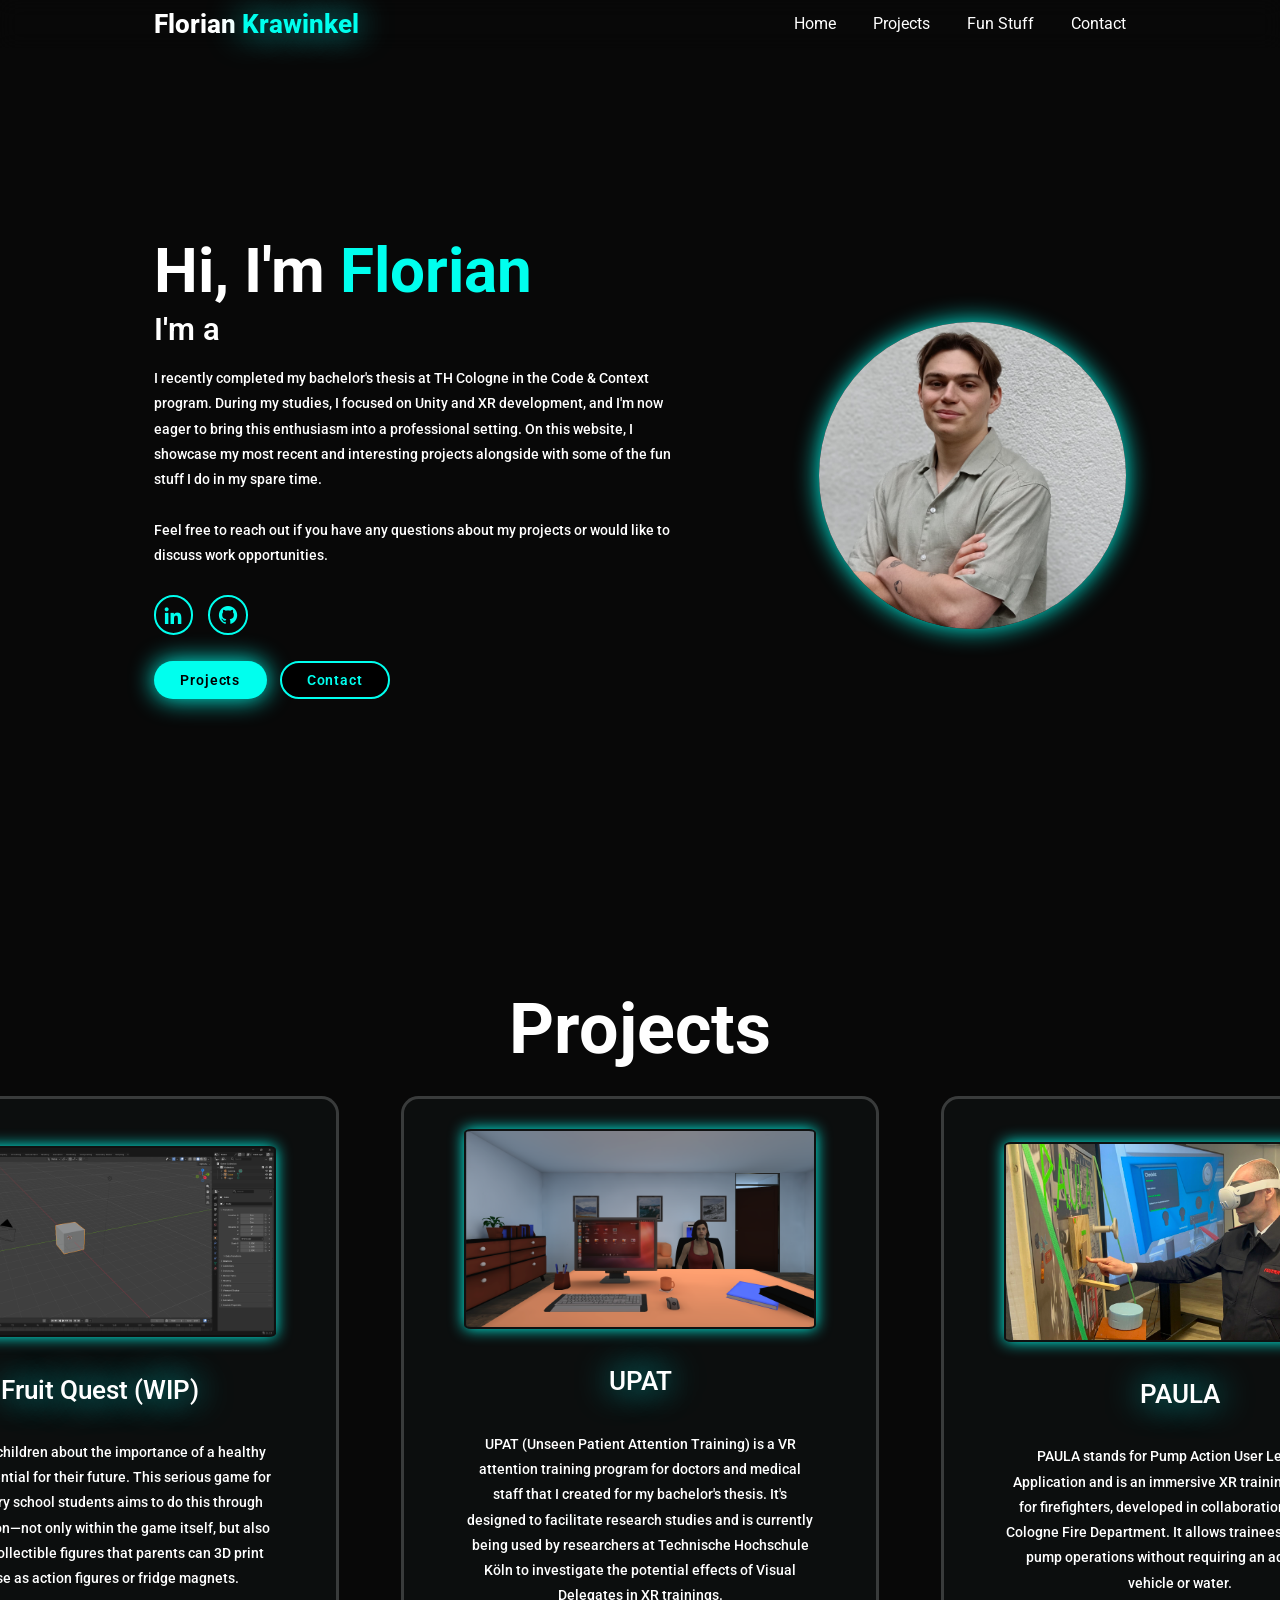
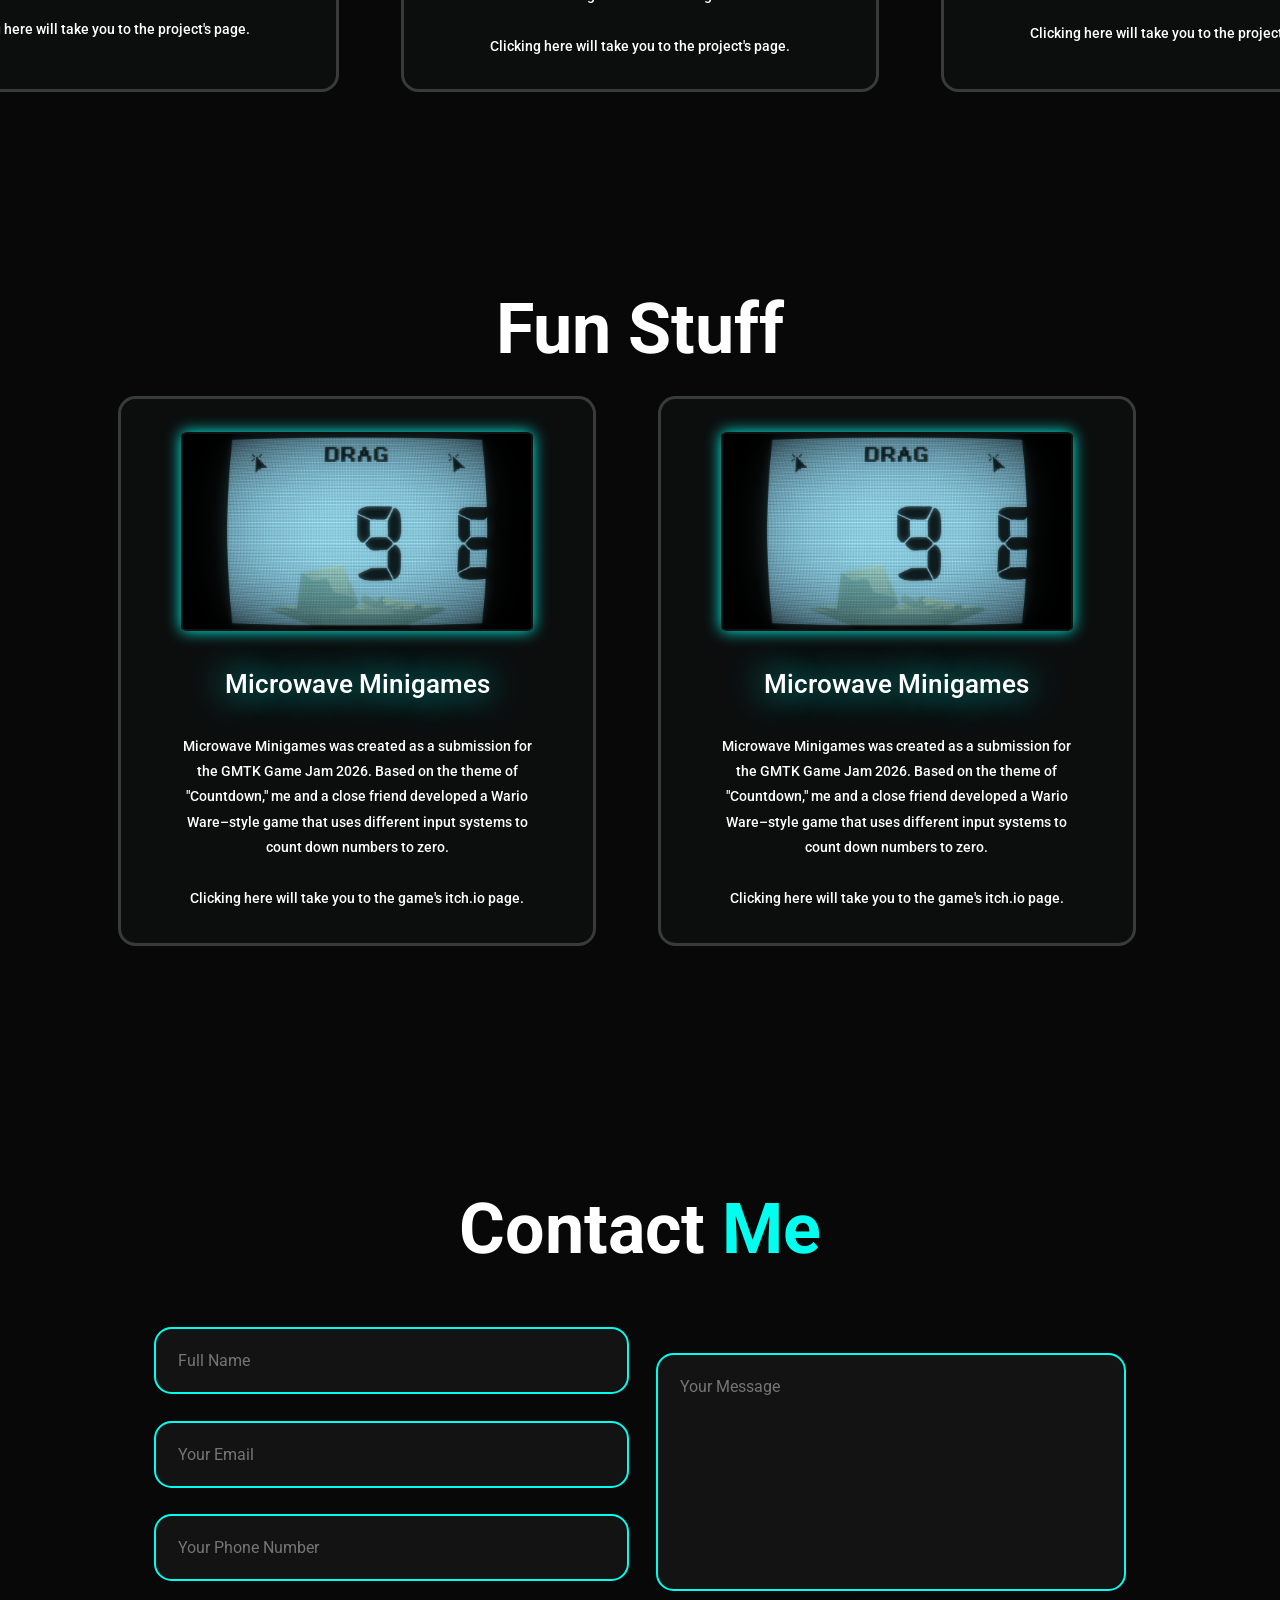
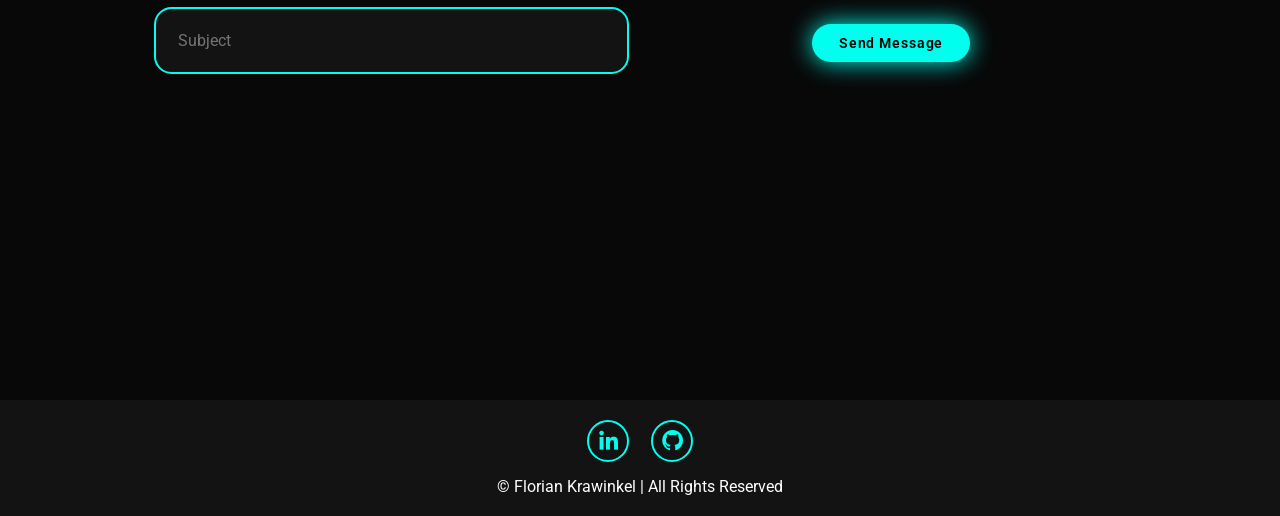
==== index.html @ 8518eb27 "Added subpages and picture for the projects" ====
<!DOCTYPE html>
<html lang="en">
<head>
    <meta charset="UTF-8">
    <title>Florian's Website Portfolio</title>
    <link href="style.css" rel="stylesheet" type="text/css">
    <link href="ProjectImages/FKLogo.png" rel="icon" type="image/png">
    <link href='https://unpkg.com/boxicons@2.1.4/css/boxicons.min.css' rel='stylesheet'>
    <link href="https://fonts.googleapis.com/css2?family=Roboto:wght@400;700&display=swap" rel="stylesheet">
</head>
<header class="header">
    <a href="#home" class="logo">
        Florian <span>Krawinkel</span>
    </a>

    <i class='bx bx-menu' id="menu-icon"></i>

    <nav class="navbar">
        <a href="#home" class="active">Home</a>
        <a href="#projects">Projects</a>
        <a href="#funstuff">Fun Stuff</a>
        <a href="#contact">Contact</a>
    </nav>
</header>
<body>
<section class="home" id="home">
    <div class="home-content">
        <h1>Hi, I'm <span>Florian</span></h1>
        <h3 class="text-animation">I'm a <span></span></h3>
        <p>
            I recently completed my bachelor's thesis at TH Cologne in the Code & Context program. 
            During my studies, I focused on Unity and XR development, and I'm now eager to bring 
            this enthusiasm into a professional setting. On this website, I showcase my most recent and interesting projects alongside with some of
            the fun stuff I do in my spare time.
            <br><br>
            Feel free to reach out if you have any questions 
            about my projects or would like to discuss work opportunities. 
        
            
        </p>

        <div class="social-icons">
            <a href="https://www.linkedin.com/in/florian-krawinkel-320952175/"><i class='bx bxl-linkedin'></i></a>
            <a href="https://github.com/floriankrawinkel"><i class='bx bxl-github'></i></a>
        </div>

        <div class="btn-group">
            <a href="#projects" class="btn">Projects</a>
            <a href="#contact" class="btn">Contact</a>
        </div>
    </div>

    <div class="home-img">
        <img src="PictureOfMe.png" alt="Picture of Me">
    </div>
</section>

<section class="projects" id="projects">
    <div class="projects-box">
        <h2 class="heading">Projects</h2>

        <div class="wrapper">
            <div class="project-item">
                <a href="fruitquest.html">
                <img src="ProjectImages/FruitQuest_1.png" alt="">
                <h2>Fruit Quest (WIP)</h2>
                <p>Teaching children about the importance of a healthy diet is essential for their future. 
                    This serious game for elementary school students aims to do this through gamification—not 
                    only within the game itself, but also through collectible figures that parents can 3D print 
                    and use as action figures or fridge magnets.
                <br><br>Clicking here will take you to the project's page.
                </p>
                </a>
            </div>

            <div class="project-item">
                <a href="upat.html">
                <img src="ProjectImages/UPAT_1.png" alt="">
                <h2>UPAT</h2>
                <p>UPAT (Unseen Patient Attention Training) is a VR attention training program 
                    for doctors and medical staff that I created for my bachelor's thesis. 
                    It's designed to facilitate research studies and is currently being used by 
                    researchers at Technische Hochschule Köln to investigate the potential effects of Visual Delegates in XR trainings.
                <br><br>Clicking here will take you to the project's page.
                </p>
                </a>
            </div>

            <div class="project-item">
                <a href="paula.html">
                <img src="ProjectImages/Paula_1.jpg" alt="">
                <h2>PAULA</h2>
                <p> PAULA stands for Pump Action User Learning Application and is an immersive XR training program for firefighters, 
                    developed in collaboration with the Cologne Fire Department. It allows trainees to practice pump operations without 
                    requiring an additional vehicle or water.
                <br><br>Clicking here will take you to the project's page.
                </p>
                </a>
            </div>
        </div>
    </div>
</section>

<section class="projects" id="funstuff">
    <div class="projects-box">
        <h2 class="heading">Fun Stuff</h2>

        <div class="wrapper">
            <div class="project-item">
                <a href="https://krabby21.itch.io/microwave-minigame">
                <img src="ProjectImages/MicrowaveMinigames_1.png" alt="">
                <h2>Microwave Minigames</h2>
                <p>Microwave Minigames was created as a submission for the GMTK Game Jam 2026. 
                    Based on the theme of "Countdown," me and a close friend developed a Wario Ware–style game 
                    that uses different input systems to count down numbers to zero. <br> <br>Clicking here will take you to the game's itch.io page.</p>
                </a>
            </div>
            <div class="project-item">
                <a href="https://krabby21.itch.io/microwave-minigame">
                <img src="ProjectImages/MicrowaveMinigames_1.png" alt="">
                <h2>Microwave Minigames</h2>
                <p>Microwave Minigames was created as a submission for the GMTK Game Jam 2026. 
                    Based on the theme of "Countdown," me and a close friend developed a Wario Ware–style game 
                    that uses different input systems to count down numbers to zero. <br> <br>Clicking here will take you to the game's itch.io page.</p>
                </a>
            </div>
        </div>
    </div>
</section>

<section class="contact" id="contact">
    <h2 class="heading">Contact <span> Me </span></h2>

    <form action="">
        <div class="input-group">
            <div class="input-box">
                <input type="text" placeholder="Full Name">
                <input type="email" placeholder="Your Email">
            </div>
            <div class="input-box">
                <input type="number" placeholder="Your Phone Number">
                <input type="text" placeholder="Subject">
            </div>
        </div>

        <div class="input-group-2">
            <textarea name="" id="" cols="30" rows="10" placeholder="Your Message"></textarea>
            <input type="submit" value="Send Message" class="btn">
        </div>
    </form>
</section>
<footer class="footer">
    <div class="social">
        <a href="https://www.linkedin.com/in/florian-krawinkel-320952175/"><i class='bx bxl-linkedin'></i></a>
        <a href="https://github.com/floriankrawinkel"><i class='bx bxl-github'></i></a>
    </div>
    <p class="copyright">
        © Florian Krawinkel | All Rights Reserved
    </p>
</footer>
<script src="main.js"></script>
</body>
</html>
---- style.css ----
*{
    margin: 0;
    padding: 0;
    box-sizing: border-box;
    text-decoration: none;
    border: none;
    outline: none;
    scroll-behavior: smooth;
    font-family: "Roboto", sans-serif;
}
:root{
    --bg-color: #080808;
    --second-bg-color: #131313;
    --text-color: white;
    --main-color: #00ffee;
}
html{
    font-size: 60%;
    overflow-x: hidden;
}
body{
    background-color: var(--bg-color);
    color: var(--text-color);
}
.header{
    position: fixed;
    top: 0;
    left: 0;
    width: 100%;
    padding: 1rem 12% 1rem;
    background-color: rgba(var(--bg-color), 0.1);
    backdrop-filter: blur(10px);
    display: flex;
    justify-content: space-between;
    align-items: center;
    z-index: 1;
}
.logo{
    font-size: 3rem;
    color: var(--text-color);
    font-weight: 800;
    cursor: pointer;
    transition: .3s ease;
}
.logo:hover{
    transform: scale(1.1);
}
.logo span{
    text-shadow: 0 0 35px var(--main-color);
}
.navbar a{
    font-size: 1.8rem;
    color: var(--text-color);
    margin-left: 4rem;
    font-weight: 00;
    transition: .3s ease;
    border-bottom: 3px solid transparent;
}
.navbar a:hover,
.navbar a.active{
    color: var(--main-color);
    text-shadow: 0 0 50px var(--main-color);
}
#menu-icon{
    font-size: 3.6rem;
    color: var(--main-color);
    display: none;
}
section{
    min-height: 100vh;
    padding: 10rem 12% 10rem;
}
.home{
    display: flex;
    align-items: center;
    justify-content: center;
    gap: 15rem;
}
.home-content{
    display: flex;
    flex-direction: column;
    align-items: baseline;
    text-align: left;
    justify-content: center;
    margin-top: 3rem;
}
    
span{
    color: var(--main-color);
}
.logo span{
    color: var(--main-color);
}
.home-content h3{
    margin-bottom: 2rem;
    margin-top: 1rem;
    font-size: 3.5rem;
}
.home-content h1{
    font-size: 7rem;
    font-weight: 700;
    margin-top: 1.5rem;
    line-height: 1;
}
.home-img{
    border-radius: 50%;
}
.home-img img{
    position: relative;
    top: 3rem;
    width: 24vw;
    border-radius: 50%;
    box-shadow: 0 0 25px var(--main-color);
    cursor: pointer;
    transition: .4s ease-in-out;
}
.home-img img:hover{
    box-shadow: 0 0 25px var(--main-color), 0 0 50px var(--main-color), 0 0 100px var(--main-color);
}
.home-content p{
    font-size: 1.6rem;
    font-weight: 500;
    line-height: 1.8;
    max-width: 1000px;
}
.social-icons a{
    display: inline-flex;
    justify-content: center;
    align-items: center;
    width: 4.5rem;
    height: 4.5rem;
    background: transparent;
    border: 2px solid var(--main-color);
    font-size: 2.5rem;
    border-radius: 50%;
    color: var(--main-color);
    margin: 3rem 1.5rem 3rem 0;
    transition: .3s ease-in-out;
}
.social-icons a:hover{
    color: var(--text-color);
    transform: scale(1.3) translateY(-5px);
    box-shadow: 0 0 25px var(--main-color);
    background-color: var(--main-color);
}
.btn{
    display: inline-block;
    padding: 1rem 2.8rem;
    background: var(--main-color);
    box-shadow: 0 0 25px var(--main-color);
    border-radius: 4rem;
    font-size: 1.6rem;
    color: black;
    border: 2px solid transparent;
    letter-spacing: 0.1rem;
    font-weight: 600;
    transition: .3s ease-in-out;
    cursor: pointer;
}
.btn:hover{
    transform: scale(1.05);
    box-shadow: 0 0 50px var(--main-color);
}
.btn-group{
    display: flex;
    align-items: center;
    gap: 1.5rem;
}
.btn-group a:nth-of-type(2){
    background-color: black;
    color: var(--main-color);
    border: 2px solid var(--main-color);
    box-shadow: 0 0 25px transparent;
}
.btn-group a:nth-of-type(2):hover{
    box-shadow: 0 0 25px var(--main-color);
    background-color: var(--main-color);
    color: black;
}
.text-animation{
    font-size: 34px;
    font-weight: 600;
    min-width: 280px;
}
.text-animation span{
    position: relative;
}
.text-animation span::before{
    content: "Web Developer";
    color: var(--main-color);
    animation: words 20s infinite;
}
.text-animation span::after{
    content: "";
    background-color: var(--bg-color);
    position: absolute;
    width: calc(100% + 8px);
    height: 105%;
    border-left: 3px solid var(--bg-color);
    right: -8px;
    animation: cursor 0.6s infinite, typing 20s steps(14) infinite;
}
@keyframes cursor{
    to{
        border-left: 2px solid var(--main-color);
    }
}
@keyframes words{
    0%, 20%{
        content: "XR-Developer";
    }
    21%, 40%{
        content: "C# Programmer";
    }
    41%, 60%{
        content: "Unity-Developer";
    }
    61%, 80%{
        content: "VR-Specalist";
    }
    81%, 100%{
        content: "Game Designer";
    }
}

@keyframes typing{
    10%, 15%, 30%, 35%, 50%, 55%, 70%, 75%, 90%, 95% {
        width: 0;
    }
    5%, 20%, 25%, 40%, 45%, 60%, 65%, 80%, 85% {
        width: calc(100% + 8px);
    }
}
.heading{
    font-size: 8rem;
    text-align: center;
    margin: 0rem 0;
}
.projects{
    background-color: var(--bg-color);
}
.projects-box{
    background-size: cover;
    display: flex;
    align-items: center;
    justify-content: center;
    flex-direction: column;
}
.projects .heading{
    margin-bottom: 3rem;
}
.projects-box img{
    width: 40rem;
    height: auto;
    border-radius: 2%;
    border: 2px solid rgba(238, 238, 238, 0.01);
    box-shadow: 0 0 15px var(--main-color);
}
.projects .wrapper{
    display: grid;
    grid-template-columns: repeat(3,1fr);
    gap: 3rem;
}
.project-item{
    max-height: 700px;
    min-height: 550px;
    max-width: 500px;
    background: rgba(51, 75, 72, 0.1);
    border: 3px solid rgba(238, 238, 238, 0.2);
    border-radius: 2rem;
    margin: 0 2rem;
    padding: 30px 60px;
    cursor: pointer;
    display: flex;
    flex-direction: column;
    justify-content: center;
    text-align: center;
    gap: 1.5rem;
    color: white;
    transition: .4s ease-in-out;
}
.project-item:hover{
    border: 3px solid rgba(238, 238, 238, 0.5);
    transform: translate(-10px)scale(1.03);
    box-shadow: 0 0 50px var(--main-color);
}
.project-item h2{
    font-size: 3rem;
    font-weight: 550;
    margin-bottom: 4rem;
    margin-top: 4rem;
    text-shadow: 0 0 35px var(--main-color)
}
.project-item p{
    font-size: 1.6rem;
    line-height: 1.8;
    font-weight: 500;
}
.project-item a{
    display: block;    
    color: inherit;
    text-decoration: none; 
}
.project-item a:hover{    
    color: inherit;
}
.contact{
    background-color: var(--bg-color);
}
.contact h2{
    margin-bottom: 3rem;
    color: white;
}
.contact form{
    display: flex;
    align-items: center;
    justify-content: center;
    gap: 3rem;
    margin: 5rem auto;
    text-align: center;
}
.contact form .input-box{
    display: flex;
    justify-content: center;
    flex-wrap: wrap;
}
.contact form .input-box input, .contact form textarea{
    width: 100%;
    padding: 2.5rem;
    font-size: 1.8rem;
    color: var(--text-color);
    background: var(--second-bg-color);
    border-radius: 2rem;
    border: 2px solid var(--main-color);
    margin: 1.5rem 0;
    resize: none;
}
.contact form .btn{
    margin-top: 2rem;
}
.footer{
    position: relative;
    bottom: 0;
    width: 100%;
    height: auto;
    padding: 20px 0;
    background-color: var(--second-bg-color);
}
.footer .social{
    text-align: center;
    padding-bottom: 15px;
    color: var(--main-color);
}
.footer .social a{
    font-size: 25px;
    color: var(--main-color);
    border: 2px solid var(--main-color);
    width: 42px;
    height: 42px;
    line-height: 42px;
    display: inline-block;
    text-align: center;
    border-radius: 50%;
    margin: 0 10px;
    transition: .3s ease-in-out;
}
.footer .social a:hover{
    transform: scale(1.2) translateY(-10px);
    background-color: var(--main-color);
    color: black;
    box-shadow: 0 0 25px var(--main-color);
}
.footer .copyright{
    text-align: center;
    font-size: 16px;
    color: white;
}

@media (max-width: 1285px){
    html{
        font-size: 55%;
    }
}

@media (max-width: 991px){
    header{
        padding: 2rem 3%;
    }
    section{
        padding: 10rem 3% 2rem;
    }
    .projects .wrapper{
        grid-template-columns: repeat(1,1fr);
    }
    .contact form{
        flex-direction: column;
    }
    .footer{
        padding: 2rem 3%;
    }
}

@media(max-width:895px){
    #menu-icon{
        display: block;
    }
    .navbar{
        position: absolute;
        top: 100%;
        right: 0;
        width: 50%;
        padding: 1rem 3%;
        background: rgba(0,0,0,0.8);
        backdrop-filter: blur(20px);
        border-bottom-left-radius: 2rem;
        border-left: 2px solid var(--main-color);
        border-bottom: 2px solid var(--main-color);
        display: none;
    }
    .navbar .active{
        display: block;
    }
    .navbar a{
        display: block;
        font-size: 2rem;
        margin: 3rem 0;
        color: white;
    }
    .home{
        flex-direction: column-reverse;
        margin:  5rem 4rem;
    }
    .home-content h3{
        font-size: 2.6rem;
    }
    .home-content h1{
        font-size: 8rem;
        margin-top: 3rem;
    }
    .home-content p{
        max-width: 600px;
        margin: 0 auto;
    }
    .home-img img{
        width: 56vw;
    }
}
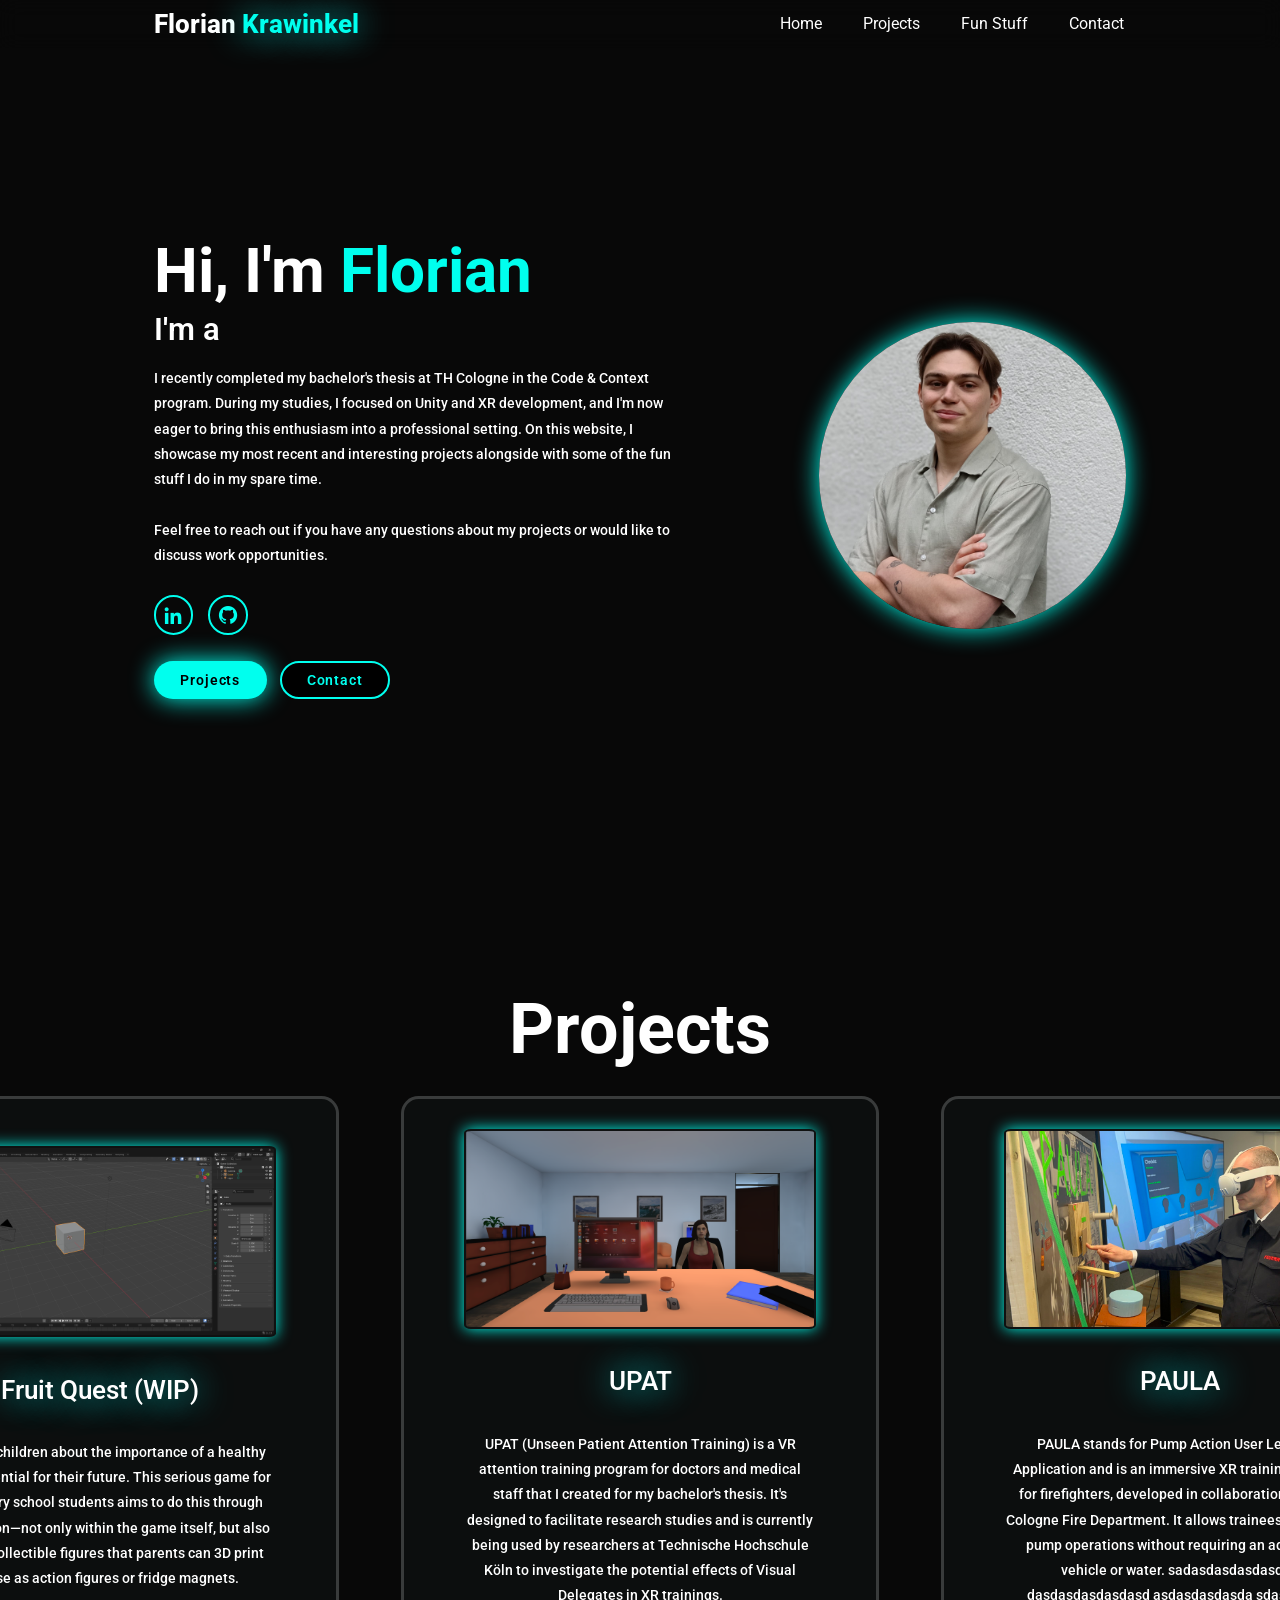
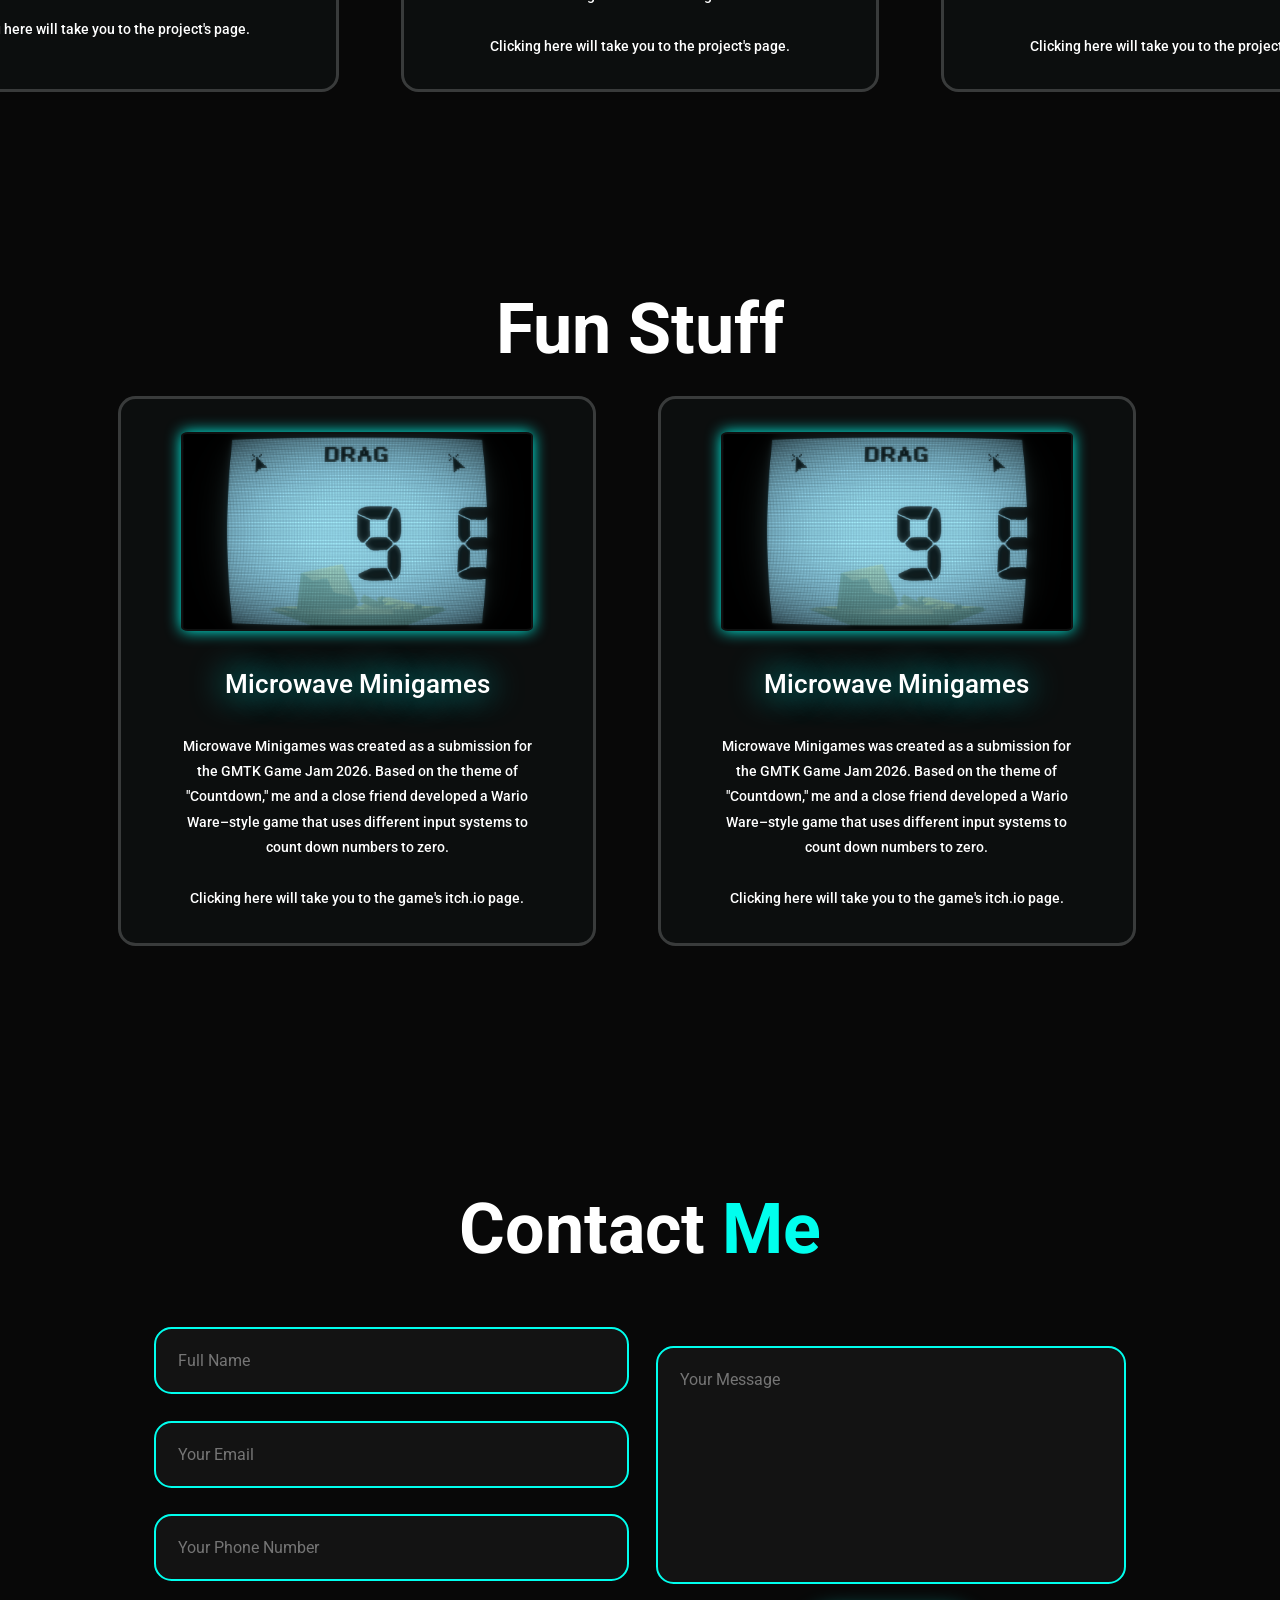
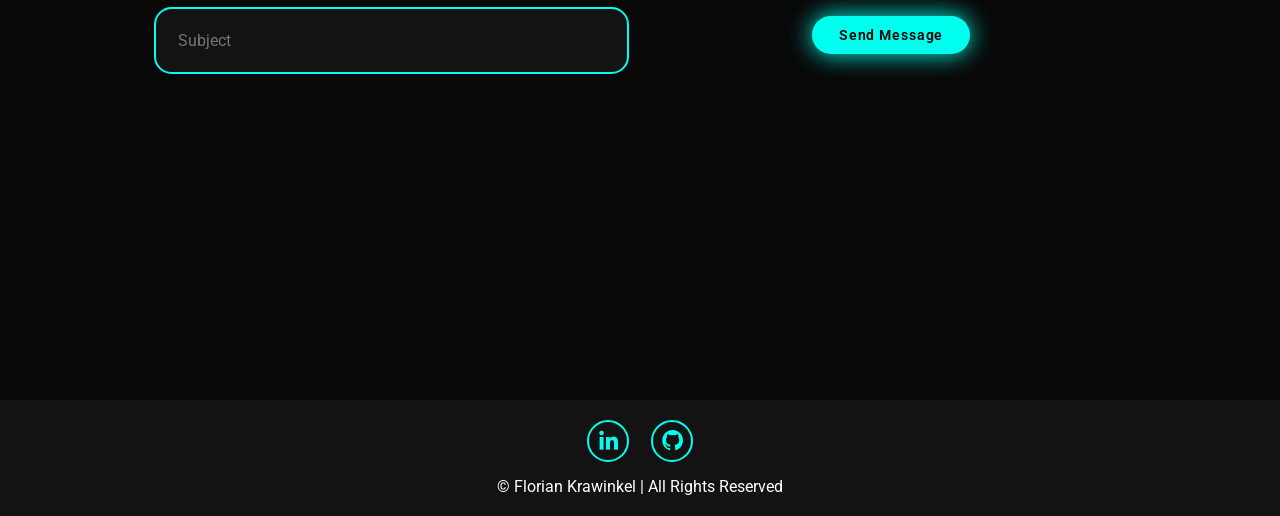
==== commit 52c27f32: "added a working contact form" ====
--- a/index.html
+++ b/index.html
@@ -92,7 +92,7 @@
                 <h2>PAULA</h2>
                 <p> PAULA stands for Pump Action User Learning Application and is an immersive XR training program for firefighters, 
                     developed in collaboration with the Cologne Fire Department. It allows trainees to practice pump operations without 
-                    requiring an additional vehicle or water.
+                    requiring an additional vehicle or water. sadasdasdasdasdas dasdasdasdasdasd asdasdasdasda sdasdasdda
                 <br><br>Clicking here will take you to the project's page.
                 </p>
                 </a>
@@ -129,26 +129,66 @@
 </section>
 
 <section class="contact" id="contact">
-    <h2 class="heading">Contact <span> Me </span></h2>
-
-    <form action="">
+    <h2 class="heading">Contact <span>Me</span></h2>
+
+    <form
+        id="contact-form"
+        action="https://formspree.io/f/xyezqgon"
+        method="POST"
+    >
         <div class="input-group">
             <div class="input-box">
-                <input type="text" placeholder="Full Name">
-                <input type="email" placeholder="Your Email">
-            </div>
+                <input
+                    type="text"
+                    name="name"
+                    placeholder="Full Name"
+                    required
+                >
+
+                <input
+                    type="email"
+                    name="email"
+                    placeholder="Your Email"
+                    required
+                >
+            </div>
+
             <div class="input-box">
-                <input type="number" placeholder="Your Phone Number">
-                <input type="text" placeholder="Subject">
+                <input
+                    type="tel"
+                    name="phone"
+                    placeholder="Your Phone Number"
+                >
+
+                <input
+                    type="text"
+                    name="subject"
+                    placeholder="Subject"
+                    required
+                >
             </div>
         </div>
 
         <div class="input-group-2">
-            <textarea name="" id="" cols="30" rows="10" placeholder="Your Message"></textarea>
-            <input type="submit" value="Send Message" class="btn">
+            <textarea
+                name="message"
+                cols="30"
+                rows="10"
+                placeholder="Your Message"
+                required
+            ></textarea>
+
+            <input
+                type="submit"
+                value="Send Message"
+                class="btn"
+            >
+
+            <p id="form-status"></p>
         </div>
     </form>
 </section>
+
 <footer class="footer">
     <div class="social">
         <a href="https://www.linkedin.com/in/florian-krawinkel-320952175/"><i class='bx bxl-linkedin'></i></a>
--- a/style.css
+++ b/style.css
@@ -53,6 +53,7 @@
     color: var(--text-color);
     margin-left: 4rem;
     font-weight: 00;
+    border: 2px solid transparent;
     transition: .3s ease;
     border-bottom: 3px solid transparent;
 }
@@ -338,6 +339,11 @@
 .contact form .btn{
     margin-top: 2rem;
 }
+#form-status {
+    margin-top: 15px;
+    font-size: 1.6rem;
+}
+
 .footer{
     position: relative;
     bottom: 0;
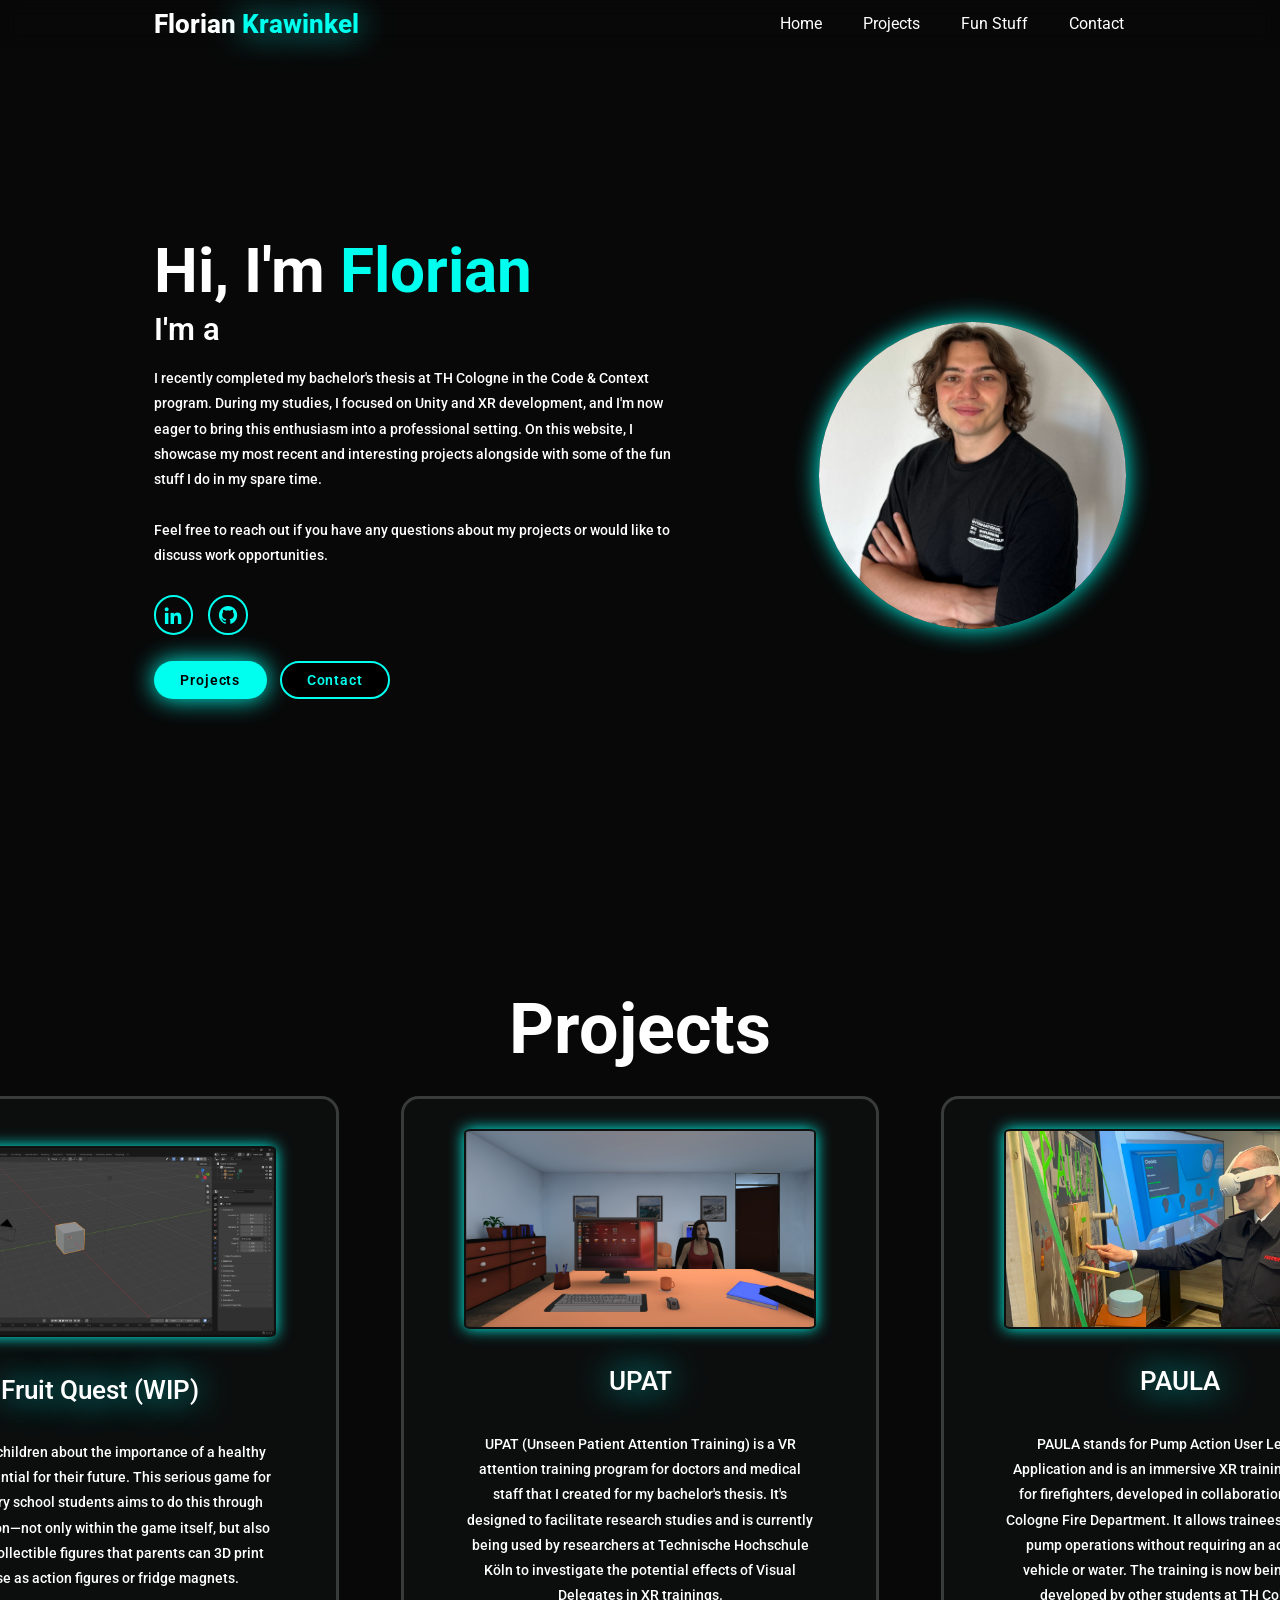
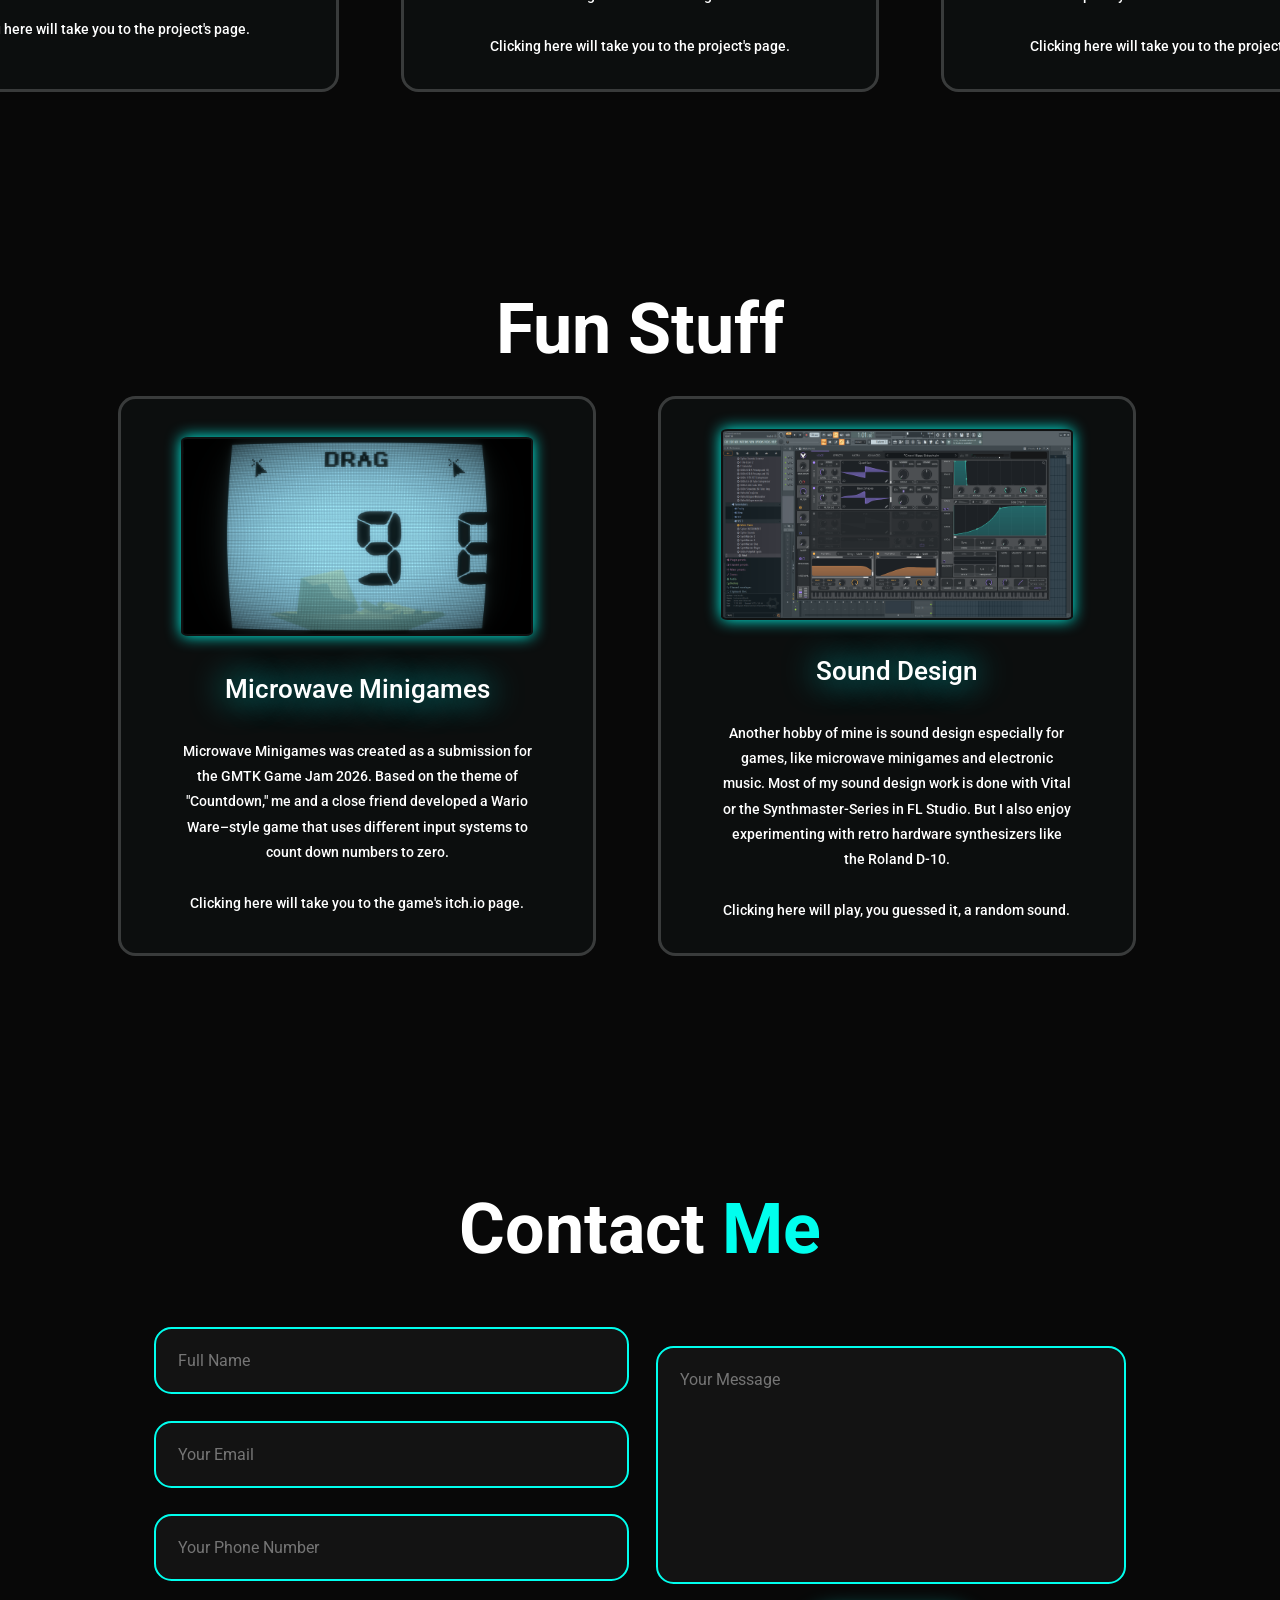
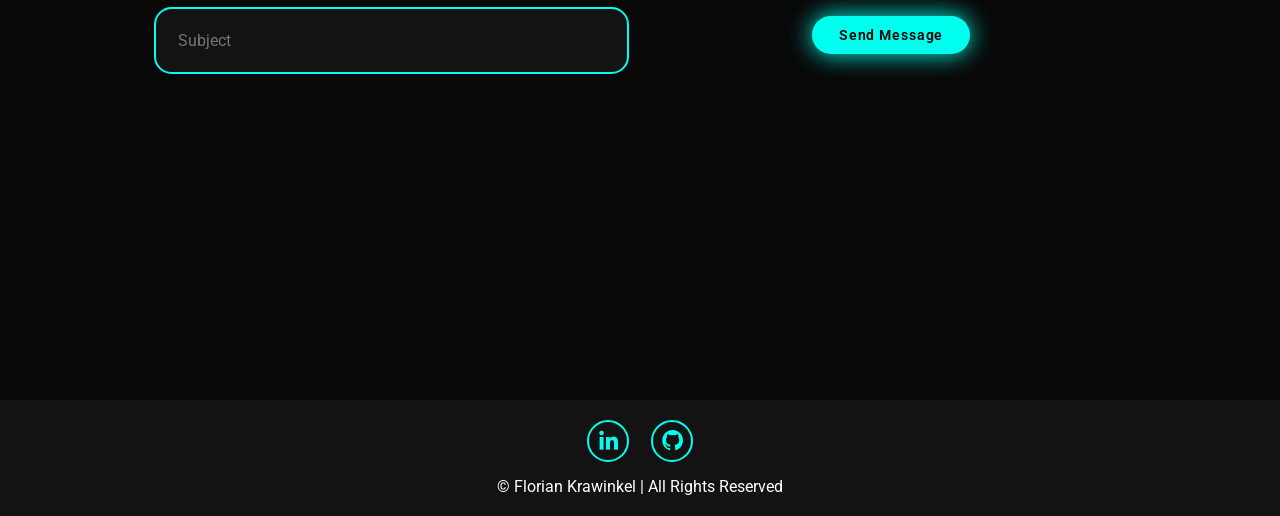
==== commit 0404eee5: "Added more sounds and images" ====
--- a/index.html
+++ b/index.html
@@ -7,6 +7,7 @@
     <link href="ProjectImages/FKLogo.png" rel="icon" type="image/png">
     <link href='https://unpkg.com/boxicons@2.1.4/css/boxicons.min.css' rel='stylesheet'>
     <link href="https://fonts.googleapis.com/css2?family=Roboto:wght@400;700&display=swap" rel="stylesheet">
+    <script defer src="https://cloud.umami.is/script.js" data-website-id="917663fc-8a3b-41f3-8b11-d8d0f57069a5"></script>
 </head>
 <header class="header">
     <a href="#home" class="logo">
@@ -35,8 +36,6 @@
             <br><br>
             Feel free to reach out if you have any questions 
             about my projects or would like to discuss work opportunities. 
-        
-            
         </p>
 
         <div class="social-icons">
@@ -51,7 +50,7 @@
     </div>
 
     <div class="home-img">
-        <img src="PictureOfMe.png" alt="Picture of Me">
+        <img src="PictureOfMe.jpg" alt="Picture of Me">
     </div>
 </section>
 
@@ -92,7 +91,7 @@
                 <h2>PAULA</h2>
                 <p> PAULA stands for Pump Action User Learning Application and is an immersive XR training program for firefighters, 
                     developed in collaboration with the Cologne Fire Department. It allows trainees to practice pump operations without 
-                    requiring an additional vehicle or water. sadasdasdasdasdas dasdasdasdasdasd asdasdasdasda sdasdasdda
+                    requiring an additional vehicle or water. The training is now being further developed by other students at TH Cologne.
                 <br><br>Clicking here will take you to the project's page.
                 </p>
                 </a>
@@ -116,13 +115,13 @@
                 </a>
             </div>
             <div class="project-item">
-                <a href="https://krabby21.itch.io/microwave-minigame">
-                <img src="ProjectImages/MicrowaveMinigames_1.png" alt="">
-                <h2>Microwave Minigames</h2>
-                <p>Microwave Minigames was created as a submission for the GMTK Game Jam 2026. 
-                    Based on the theme of "Countdown," me and a close friend developed a Wario Ware–style game 
-                    that uses different input systems to count down numbers to zero. <br> <br>Clicking here will take you to the game's itch.io page.</p>
-                </a>
+                <button onclick="playRandomSound()">
+                <img src="ProjectImages/SoundDesign_1.png" alt="">
+                <h2>Sound Design</h2>
+                <p>Another hobby of mine is sound design especially for games, like microwave minigames and electronic music. Most of my sound design work
+                    is done with Vital or the Synthmaster-Series in FL Studio. But I also enjoy experimenting with retro hardware synthesizers like the Roland D-10.
+                    <br> <br>Clicking here will play, you guessed it, a random sound.</p>
+                </button>
             </div>
         </div>
     </div>
--- a/style.css
+++ b/style.css
@@ -285,6 +285,24 @@
     transform: translate(-10px)scale(1.03);
     box-shadow: 0 0 50px var(--main-color);
 }
+.project-item button {
+  width: 100%;
+  height: 100%;
+    background: none;
+  color: inherit;
+  border: none;
+  padding: 0;
+  margin: 0;
+  cursor: pointer;
+  display: flex;
+  flex-direction: column;
+  align-items: center;
+  justify-content: center;
+}
+
+.project-item button:focus {
+  outline: none;
+}
 .project-item h2{
     font-size: 3rem;
     font-weight: 550;
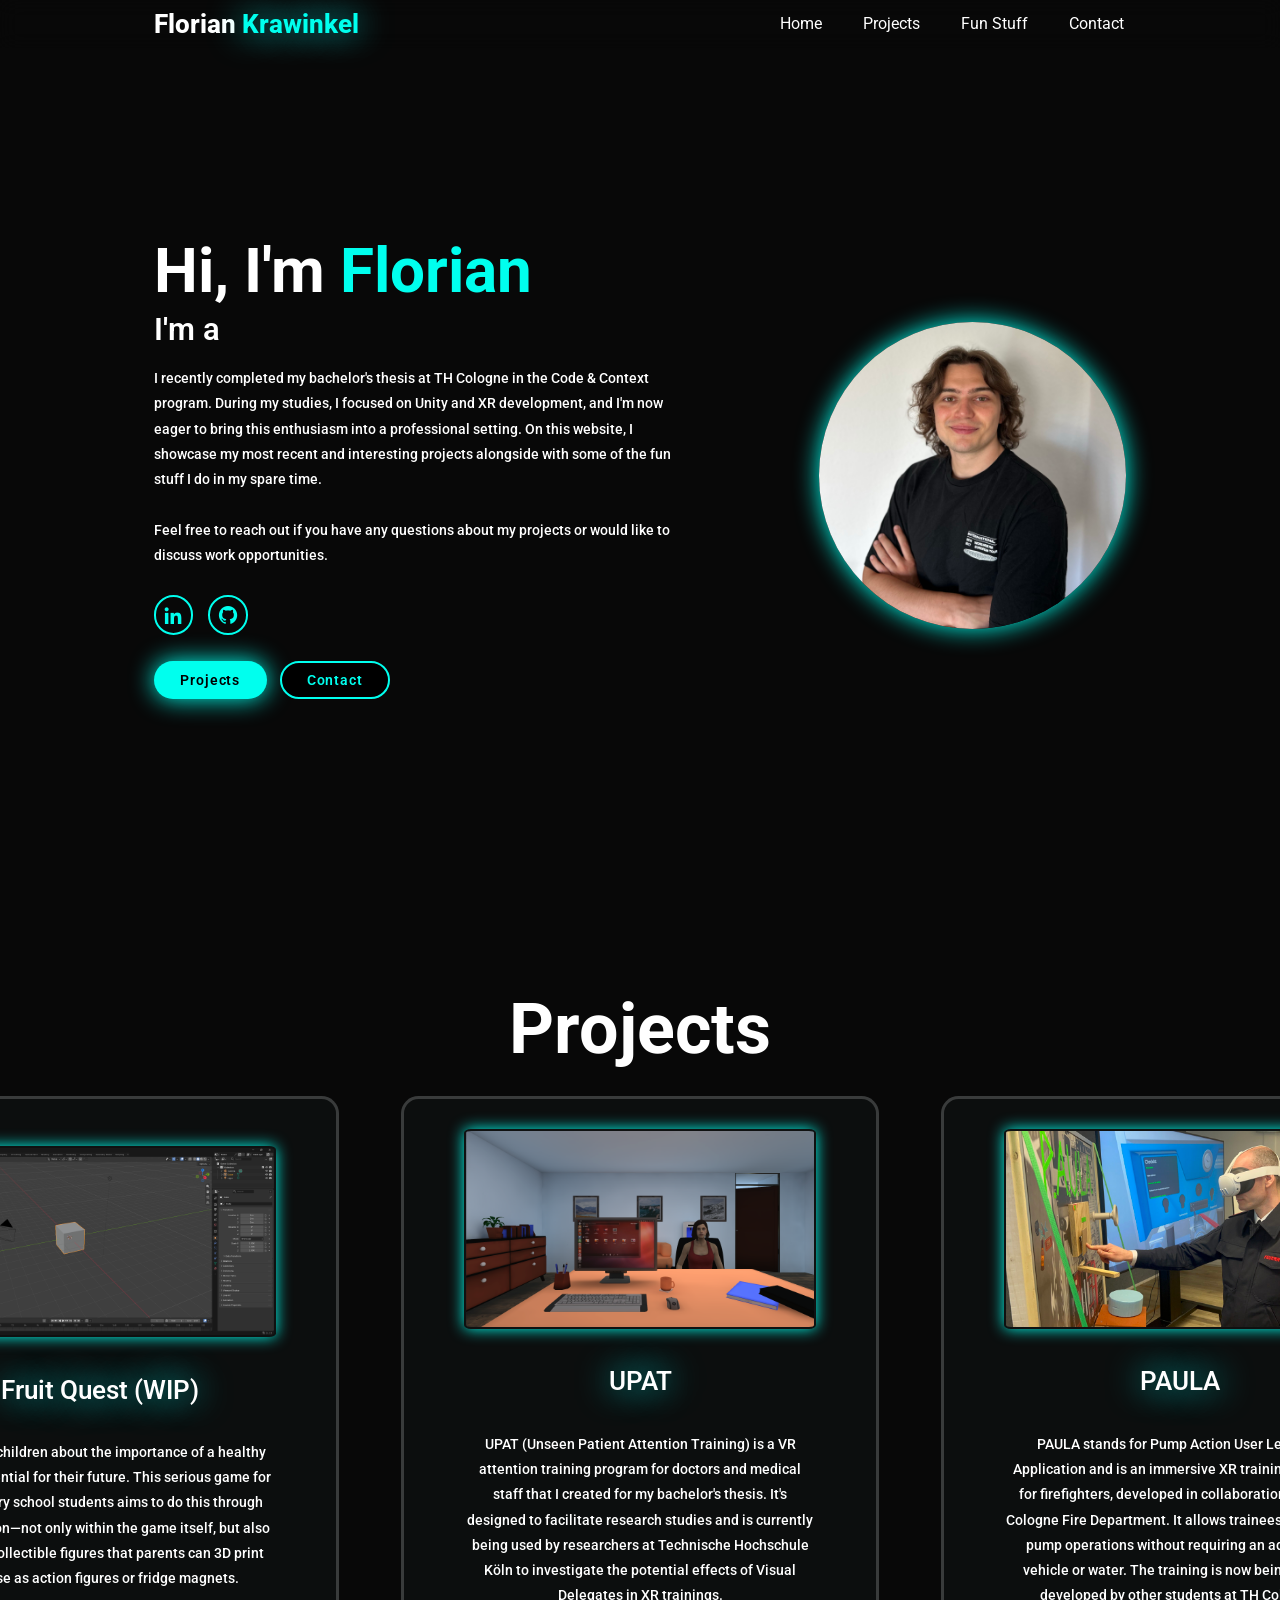
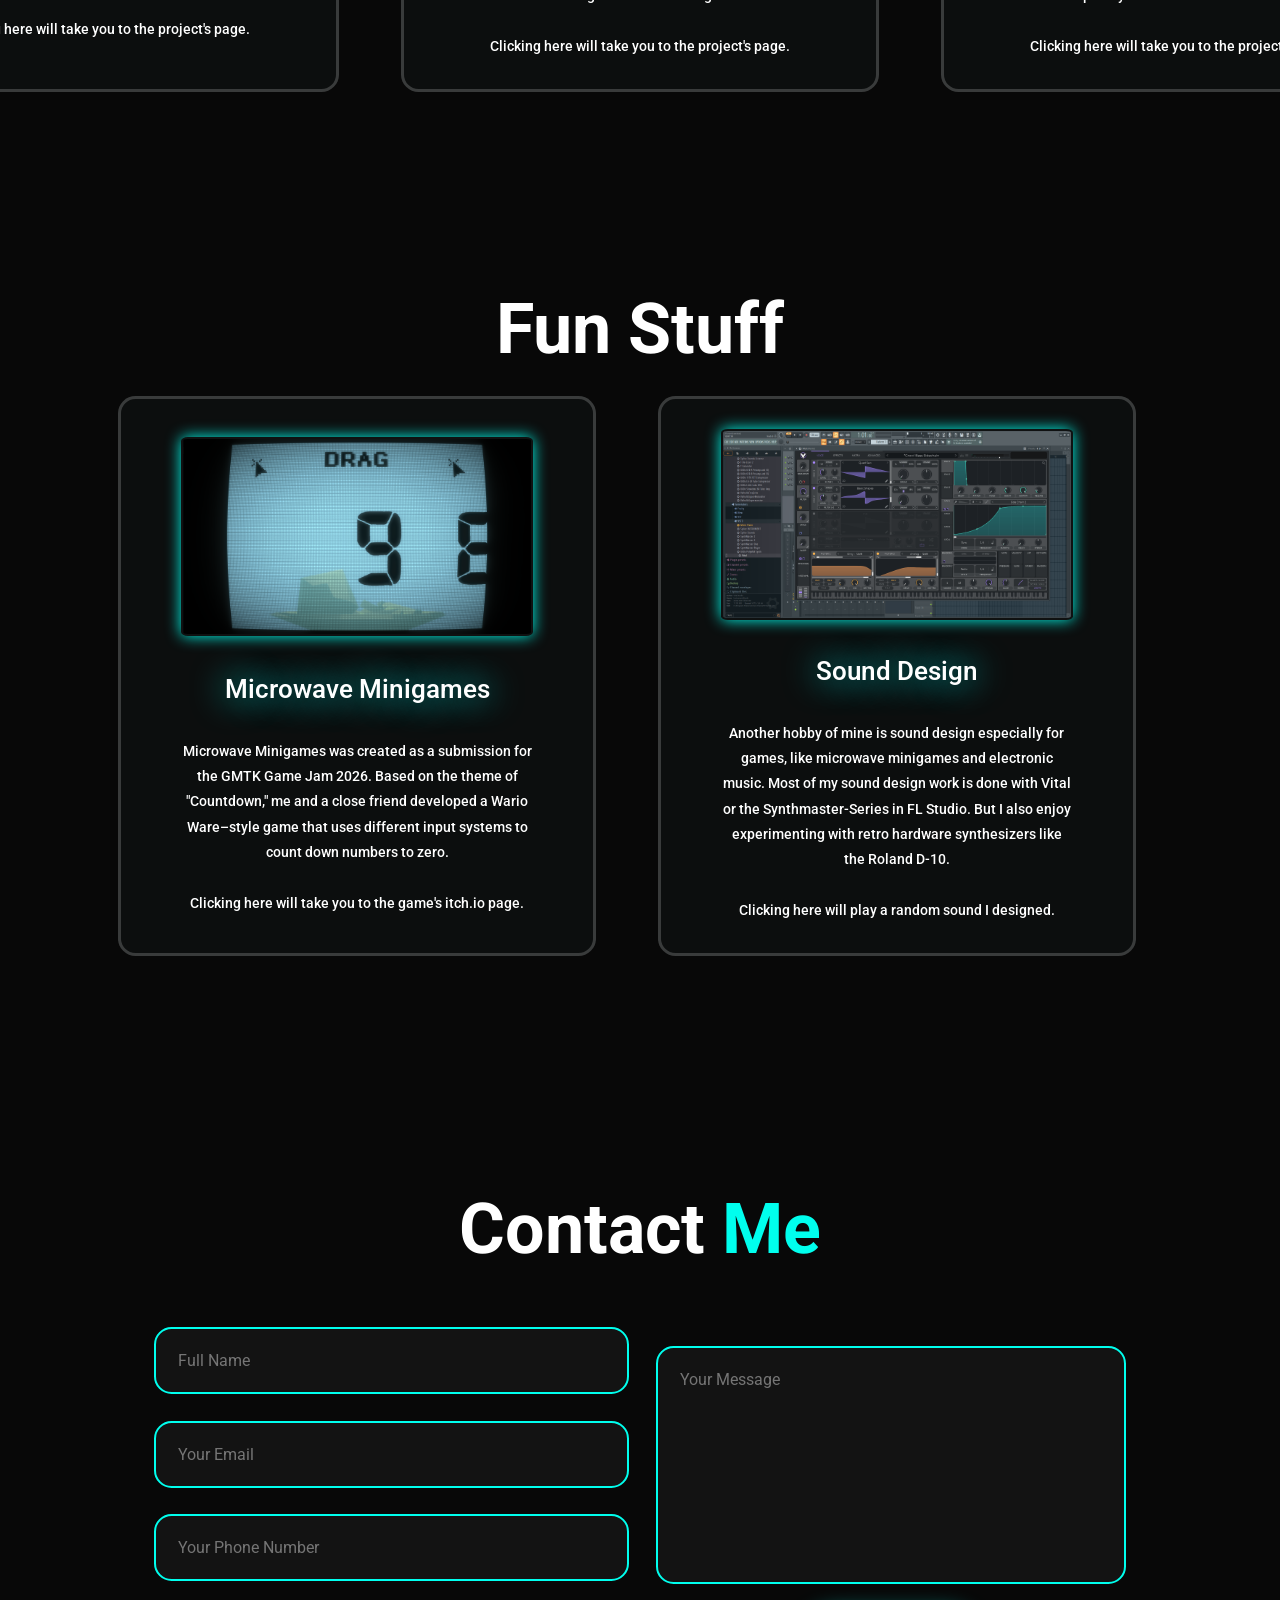
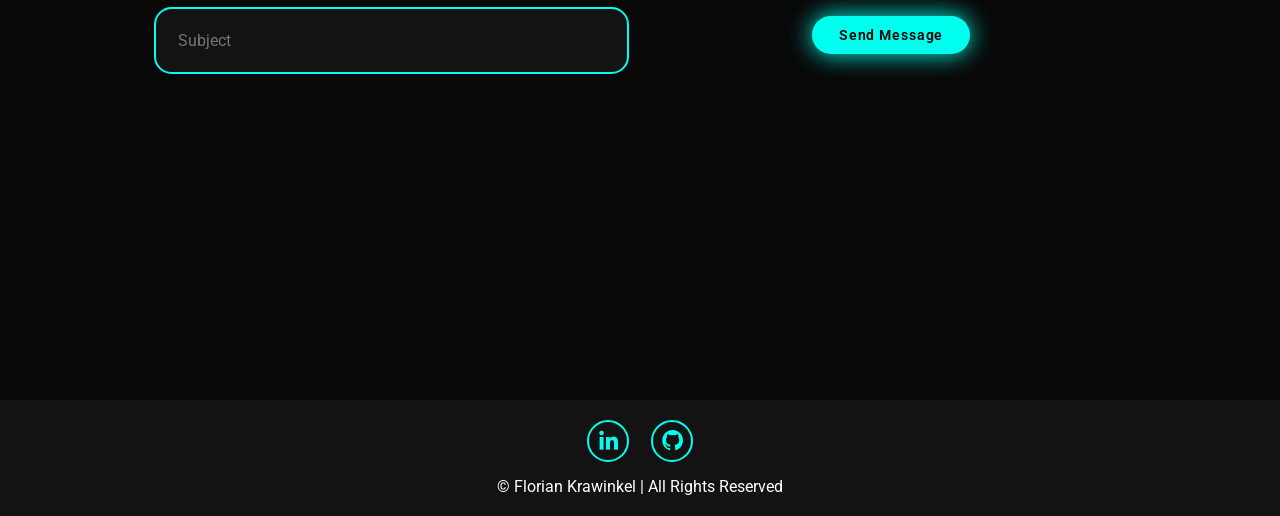
==== commit c0d44c28: "Deleted some pictures and added sounds" ====
--- a/index.html
+++ b/index.html
@@ -120,7 +120,7 @@
                 <h2>Sound Design</h2>
                 <p>Another hobby of mine is sound design especially for games, like microwave minigames and electronic music. Most of my sound design work
                     is done with Vital or the Synthmaster-Series in FL Studio. But I also enjoy experimenting with retro hardware synthesizers like the Roland D-10.
-                    <br> <br>Clicking here will play, you guessed it, a random sound.</p>
+                    <br> <br>Clicking here will play a random sound I designed.</p>
                 </button>
             </div>
         </div>
--- a/style.css
+++ b/style.css
@@ -288,7 +288,7 @@
 .project-item button {
   width: 100%;
   height: 100%;
-    background: none;
+  background: none;
   color: inherit;
   border: none;
   padding: 0;
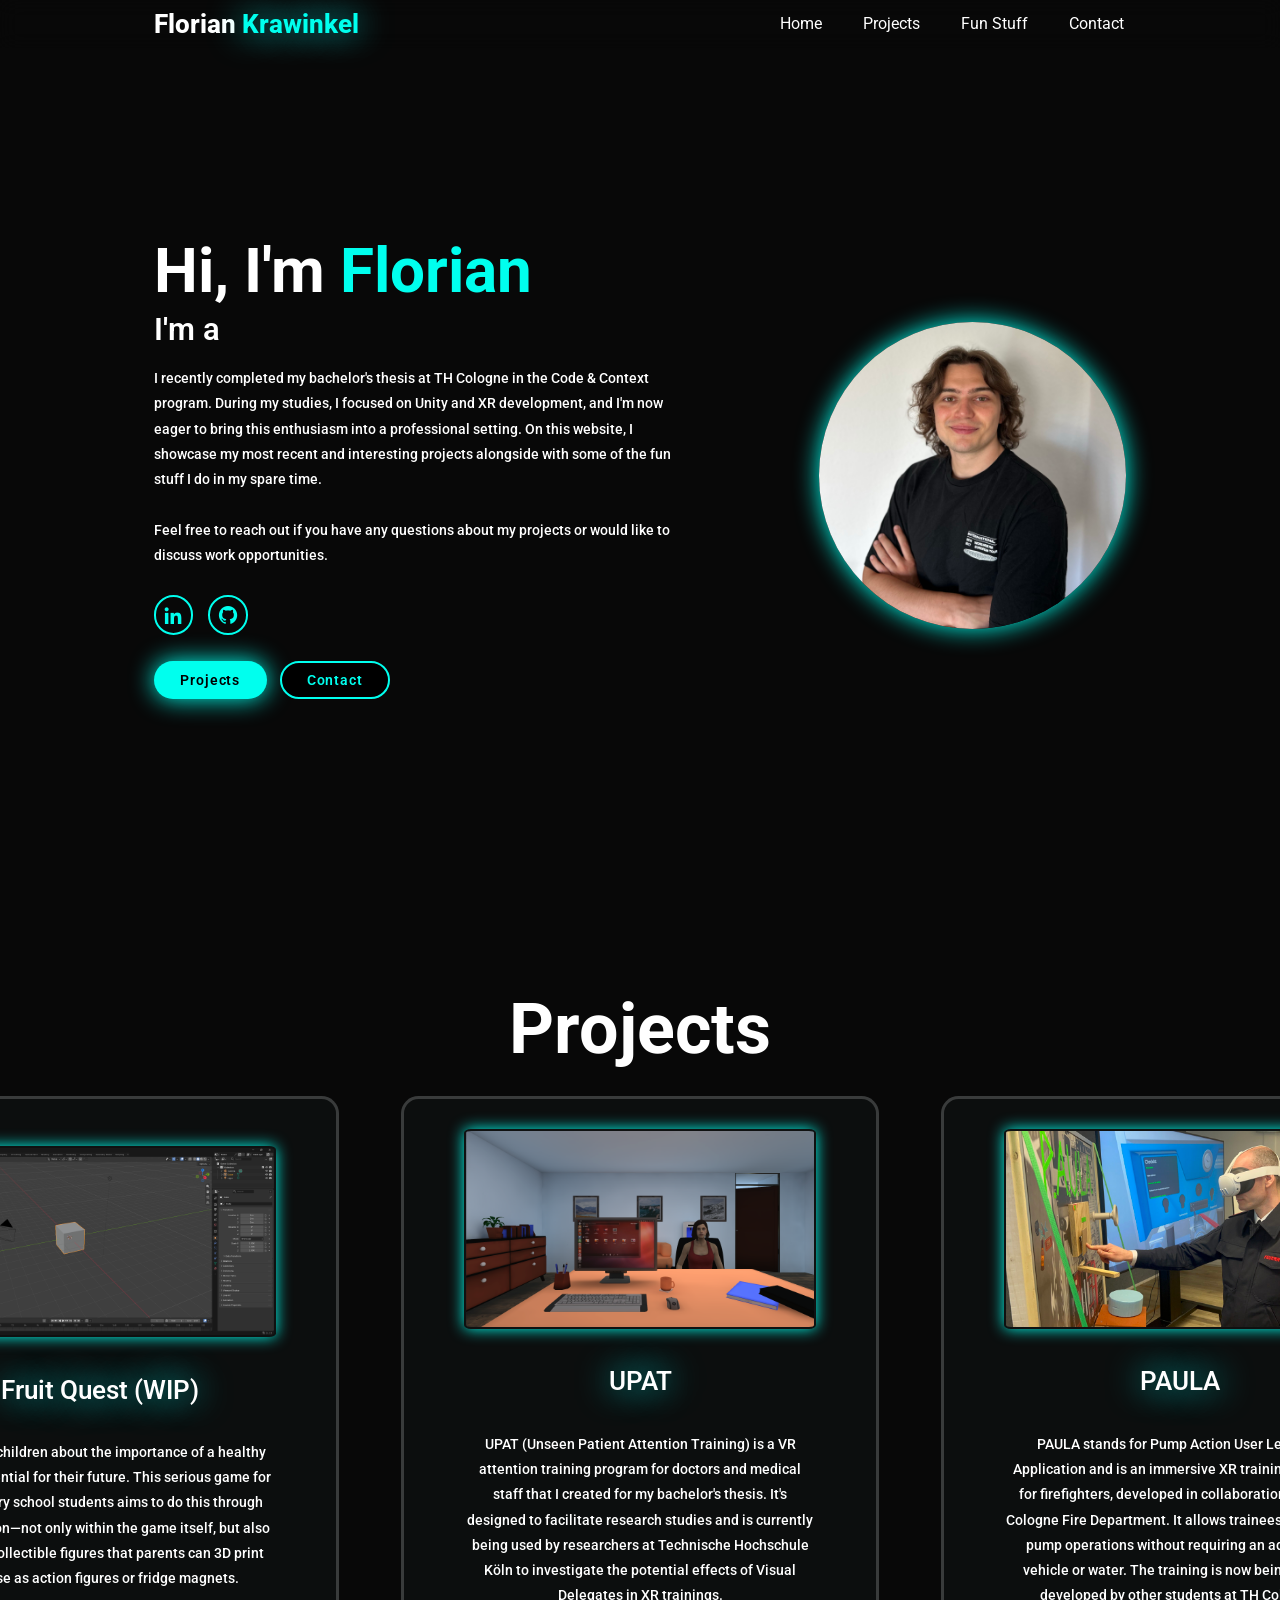
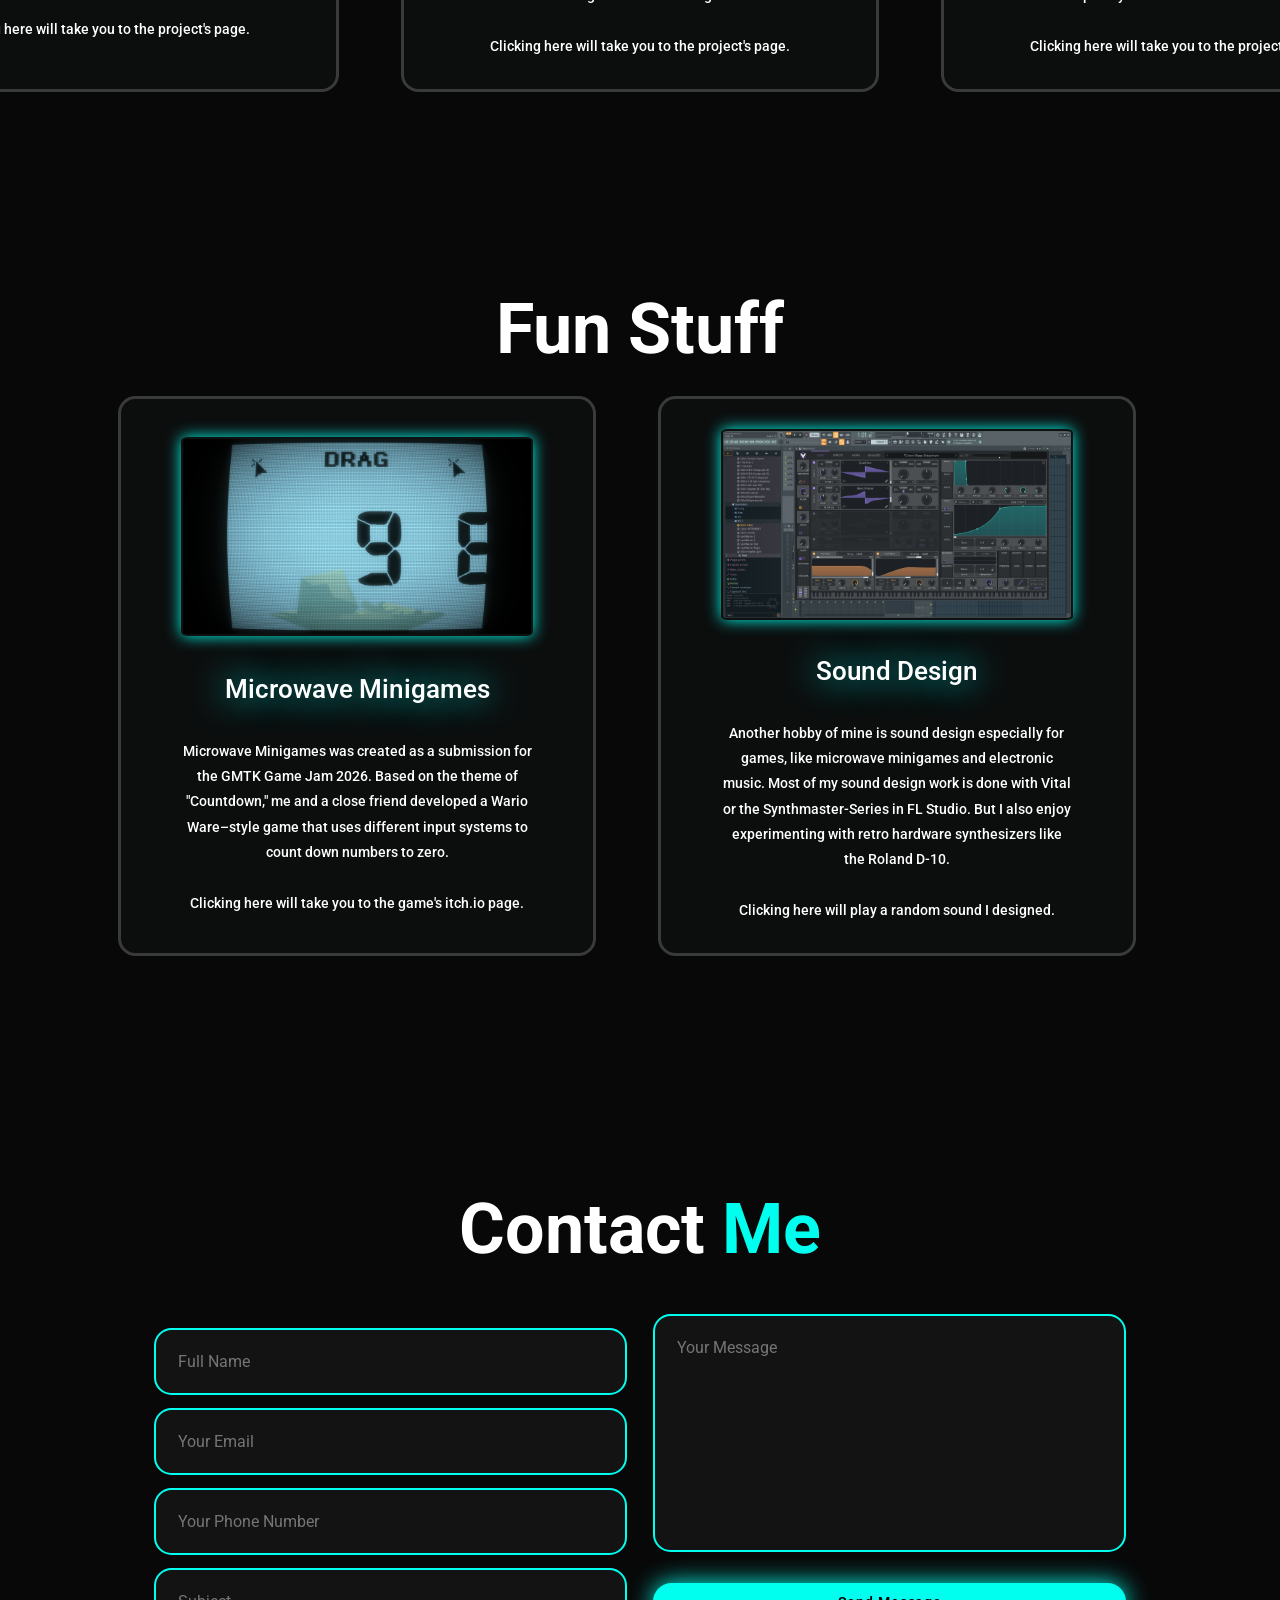
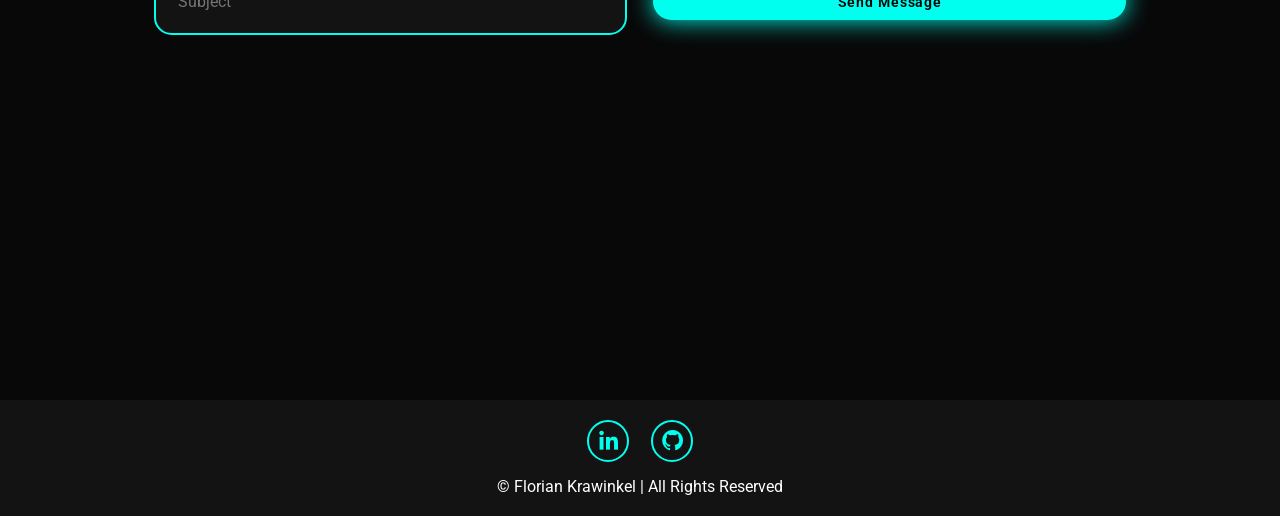
==== commit dba5d3c3: "uploaded some seo" ====
--- a/index.html
+++ b/index.html
@@ -2,7 +2,12 @@
 <html lang="en">
 <head>
     <meta charset="UTF-8">
-    <title>Florian's Website Portfolio</title>
+    <title>Florian Krawinkel | XR & Unity Developer Portfolio</title>
+    <meta name="description" content="Florian Krawinkel's portfolio. I'm a XR and Unity developer showcasing my projects including Fruit Quest, UPAT, and PAULA. 
+    I'm a recent graduate from TH Cologne.">
+    <meta property="og:title" content="Florian Krawinkel | XR & Unity Developer">
+    <meta property="og:description" content="Portfolio showcasing XR and Unity projects including UPAT VR training for medical staff and PAULA XR training for firefighters.">
+    <meta property="og:image" content="https://floriankrawinkel.github.io/floriankrawinkel/PictureOfMe.jpg">
     <link href="style.css" rel="stylesheet" type="text/css">
     <link href="ProjectImages/FKLogo.png" rel="icon" type="image/png">
     <link href='https://unpkg.com/boxicons@2.1.4/css/boxicons.min.css' rel='stylesheet'>
--- a/style.css
+++ b/style.css
@@ -1,4 +1,4 @@
-*{
+* {
     margin: 0;
     padding: 0;
     box-sizing: border-box;
@@ -8,21 +8,25 @@
     scroll-behavior: smooth;
     font-family: "Roboto", sans-serif;
 }
-:root{
+
+:root {
     --bg-color: #080808;
     --second-bg-color: #131313;
     --text-color: white;
     --main-color: #00ffee;
 }
-html{
+
+html {
     font-size: 60%;
     overflow-x: hidden;
 }
-body{
+
+body {
     background-color: var(--bg-color);
     color: var(--text-color);
 }
-.header{
+
+.header {
     position: fixed;
     top: 0;
     left: 0;
@@ -35,49 +39,58 @@
     align-items: center;
     z-index: 1;
 }
-.logo{
+
+.logo {
     font-size: 3rem;
     color: var(--text-color);
     font-weight: 800;
     cursor: pointer;
     transition: .3s ease;
 }
-.logo:hover{
+
+.logo:hover {
     transform: scale(1.1);
 }
-.logo span{
+
+.logo span {
     text-shadow: 0 0 35px var(--main-color);
 }
-.navbar a{
+
+.navbar a {
     font-size: 1.8rem;
     color: var(--text-color);
     margin-left: 4rem;
-    font-weight: 00;
+    font-weight: 400;
     border: 2px solid transparent;
     transition: .3s ease;
     border-bottom: 3px solid transparent;
 }
+
 .navbar a:hover,
-.navbar a.active{
+.navbar a.active {
     color: var(--main-color);
     text-shadow: 0 0 50px var(--main-color);
 }
-#menu-icon{
+
+#menu-icon {
     font-size: 3.6rem;
     color: var(--main-color);
     display: none;
 }
-section{
+
+section {
     min-height: 100vh;
     padding: 10rem 12% 10rem;
 }
-.home{
+
+.home {
     display: flex;
     align-items: center;
     justify-content: center;
     gap: 15rem;
 }
-.home-content{
+
+.home-content {
     display: flex;
     flex-direction: column;
     align-items: baseline;
@@ -85,28 +98,33 @@
     justify-content: center;
     margin-top: 3rem;
 }
-    
-span{
-    color: var(--main-color);
-}
-.logo span{
-    color: var(--main-color);
-}
-.home-content h3{
+
+span {
+    color: var(--main-color);
+}
+
+.logo span {
+    color: var(--main-color);
+}
+
+.home-content h3 {
     margin-bottom: 2rem;
     margin-top: 1rem;
     font-size: 3.5rem;
 }
-.home-content h1{
+
+.home-content h1 {
     font-size: 7rem;
     font-weight: 700;
     margin-top: 1.5rem;
     line-height: 1;
 }
-.home-img{
+
+.home-img {
     border-radius: 50%;
 }
-.home-img img{
+
+.home-img img {
     position: relative;
     top: 3rem;
     width: 24vw;
@@ -115,16 +133,19 @@
     cursor: pointer;
     transition: .4s ease-in-out;
 }
-.home-img img:hover{
+
+.home-img img:hover {
     box-shadow: 0 0 25px var(--main-color), 0 0 50px var(--main-color), 0 0 100px var(--main-color);
 }
-.home-content p{
+
+.home-content p {
     font-size: 1.6rem;
     font-weight: 500;
     line-height: 1.8;
     max-width: 1000px;
 }
-.social-icons a{
+
+.social-icons a {
     display: inline-flex;
     justify-content: center;
     align-items: center;
@@ -138,13 +159,15 @@
     margin: 3rem 1.5rem 3rem 0;
     transition: .3s ease-in-out;
 }
-.social-icons a:hover{
+
+.social-icons a:hover {
     color: var(--text-color);
     transform: scale(1.3) translateY(-5px);
     box-shadow: 0 0 25px var(--main-color);
     background-color: var(--main-color);
 }
-.btn{
+
+.btn {
     display: inline-block;
     padding: 1rem 2.8rem;
     background: var(--main-color);
@@ -158,40 +181,48 @@
     transition: .3s ease-in-out;
     cursor: pointer;
 }
-.btn:hover{
+
+.btn:hover {
     transform: scale(1.05);
     box-shadow: 0 0 50px var(--main-color);
 }
-.btn-group{
+
+.btn-group {
     display: flex;
     align-items: center;
     gap: 1.5rem;
 }
-.btn-group a:nth-of-type(2){
+
+.btn-group a:nth-of-type(2) {
     background-color: black;
     color: var(--main-color);
     border: 2px solid var(--main-color);
     box-shadow: 0 0 25px transparent;
 }
-.btn-group a:nth-of-type(2):hover{
+
+.btn-group a:nth-of-type(2):hover {
     box-shadow: 0 0 25px var(--main-color);
     background-color: var(--main-color);
     color: black;
 }
-.text-animation{
+
+.text-animation {
     font-size: 34px;
     font-weight: 600;
     min-width: 280px;
 }
-.text-animation span{
+
+.text-animation span {
     position: relative;
 }
-.text-animation span::before{
+
+.text-animation span::before {
     content: "Web Developer";
     color: var(--main-color);
     animation: words 20s infinite;
 }
-.text-animation span::after{
+
+.text-animation span::after {
     content: "";
     background-color: var(--bg-color);
     position: absolute;
@@ -201,30 +232,32 @@
     right: -8px;
     animation: cursor 0.6s infinite, typing 20s steps(14) infinite;
 }
-@keyframes cursor{
-    to{
+
+@keyframes cursor {
+    to {
         border-left: 2px solid var(--main-color);
     }
 }
-@keyframes words{
-    0%, 20%{
+
+@keyframes words {
+    0%, 20% {
         content: "XR-Developer";
     }
-    21%, 40%{
+    21%, 40% {
         content: "C# Programmer";
     }
-    41%, 60%{
+    41%, 60% {
         content: "Unity-Developer";
     }
-    61%, 80%{
+    61%, 80% {
         content: "VR-Specalist";
     }
-    81%, 100%{
+    81%, 100% {
         content: "Game Designer";
     }
 }
 
-@keyframes typing{
+@keyframes typing {
     10%, 15%, 30%, 35%, 50%, 55%, 70%, 75%, 90%, 95% {
         width: 0;
     }
@@ -232,37 +265,44 @@
         width: calc(100% + 8px);
     }
 }
-.heading{
+
+.heading {
     font-size: 8rem;
     text-align: center;
     margin: 0rem 0;
 }
-.projects{
+
+.projects {
     background-color: var(--bg-color);
 }
-.projects-box{
+
+.projects-box {
     background-size: cover;
     display: flex;
     align-items: center;
     justify-content: center;
     flex-direction: column;
 }
-.projects .heading{
+
+.projects .heading {
     margin-bottom: 3rem;
 }
-.projects-box img{
+
+.projects-box img {
     width: 40rem;
     height: auto;
     border-radius: 2%;
     border: 2px solid rgba(238, 238, 238, 0.01);
     box-shadow: 0 0 15px var(--main-color);
 }
-.projects .wrapper{
+
+.projects .wrapper {
     display: grid;
-    grid-template-columns: repeat(3,1fr);
+    grid-template-columns: repeat(3, 1fr);
     gap: 3rem;
 }
-.project-item{
+
+.project-item {
     max-height: 700px;
     min-height: 550px;
     max-width: 500px;
@@ -280,57 +320,66 @@
     color: white;
     transition: .4s ease-in-out;
 }
-.project-item:hover{
+
+.project-item:hover {
     border: 3px solid rgba(238, 238, 238, 0.5);
-    transform: translate(-10px)scale(1.03);
+    transform: translate(-10px) scale(1.03);
     box-shadow: 0 0 50px var(--main-color);
 }
+
 .project-item button {
-  width: 100%;
-  height: 100%;
-  background: none;
-  color: inherit;
-  border: none;
-  padding: 0;
-  margin: 0;
-  cursor: pointer;
-  display: flex;
-  flex-direction: column;
-  align-items: center;
-  justify-content: center;
+    width: 100%;
+    height: 100%;
+    background: none;
+    color: inherit;
+    border: none;
+    padding: 0;
+    margin: 0;
+    cursor: pointer;
+    display: flex;
+    flex-direction: column;
+    align-items: center;
+    justify-content: center;
 }
 
 .project-item button:focus {
-  outline: none;
-}
-.project-item h2{
+    outline: none;
+}
+
+.project-item h2 {
     font-size: 3rem;
     font-weight: 550;
     margin-bottom: 4rem;
     margin-top: 4rem;
-    text-shadow: 0 0 35px var(--main-color)
-}
-.project-item p{
+    text-shadow: 0 0 35px var(--main-color);
+}
+
+.project-item p {
     font-size: 1.6rem;
     line-height: 1.8;
     font-weight: 500;
 }
-.project-item a{
-    display: block;    
+
+.project-item a {
+    display: block;
     color: inherit;
-    text-decoration: none; 
-}
-.project-item a:hover{    
+    text-decoration: none;
+}
+
+.project-item a:hover {
     color: inherit;
 }
-.contact{
+
+.contact {
     background-color: var(--bg-color);
 }
-.contact h2{
+
+.contact h2 {
     margin-bottom: 3rem;
     color: white;
 }
-.contact form{
+
+.contact form {
     display: flex;
     align-items: center;
     justify-content: center;
@@ -338,12 +387,23 @@
     margin: 5rem auto;
     text-align: center;
 }
-.contact form .input-box{
+
+.contact form .input-group {
+    display: flex;
+    flex-direction: column;
+    gap: 1.5rem;
+    flex: 1;
+}
+
+.contact form .input-box {
     display: flex;
     justify-content: center;
     flex-wrap: wrap;
-}
-.contact form .input-box input, .contact form textarea{
+    gap: 1.5rem;
+}
+
+.contact form .input-box input,
+.contact form textarea {
     width: 100%;
     padding: 2.5rem;
     font-size: 1.8rem;
@@ -351,18 +411,27 @@
     background: var(--second-bg-color);
     border-radius: 2rem;
     border: 2px solid var(--main-color);
-    margin: 1.5rem 0;
     resize: none;
 }
-.contact form .btn{
+
+.contact form .input-group-2 {
+    display: flex;
+    flex-direction: column;
+    gap: 1.5rem;
+    flex: 1;
+}
+
+.contact form .btn {
     margin-top: 2rem;
 }
+
 #form-status {
     margin-top: 15px;
     font-size: 1.6rem;
 }
 
-.footer{
+
+.footer {
     position: relative;
     bottom: 0;
     width: 100%;
@@ -370,12 +439,14 @@
     padding: 20px 0;
     background-color: var(--second-bg-color);
 }
-.footer .social{
+
+.footer .social {
     text-align: center;
     padding-bottom: 15px;
     color: var(--main-color);
 }
-.footer .social a{
+
+.footer .social a {
     font-size: 25px;
     color: var(--main-color);
     border: 2px solid var(--main-color);
@@ -388,84 +459,325 @@
     margin: 0 10px;
     transition: .3s ease-in-out;
 }
-.footer .social a:hover{
+
+.footer .social a:hover {
     transform: scale(1.2) translateY(-10px);
     background-color: var(--main-color);
     color: black;
     box-shadow: 0 0 25px var(--main-color);
 }
-.footer .copyright{
+
+.footer .copyright {
     text-align: center;
     font-size: 16px;
     color: white;
 }
 
-@media (max-width: 1285px){
-    html{
+/* ===== MEDIA QUERIES ===== */
+
+@media (max-width: 1285px) {
+    html {
         font-size: 55%;
     }
 }
 
-@media (max-width: 991px){
-    header{
+@media (max-width: 991px) {
+    .header {
         padding: 2rem 3%;
     }
-    section{
+    
+    section {
         padding: 10rem 3% 2rem;
     }
-    .projects .wrapper{
-        grid-template-columns: repeat(1,1fr);
-    }
-    .contact form{
+    
+    .projects .wrapper {
+        grid-template-columns: repeat(1, 1fr);
+    }
+    
+    .contact form {
         flex-direction: column;
     }
-    .footer{
+    
+    .contact form .input-group {
+        flex-direction: column;
+        gap: 0;
+    }
+    
+    .footer {
         padding: 2rem 3%;
     }
 }
 
-@media(max-width:895px){
-    #menu-icon{
+@media (max-width: 895px) {
+    #menu-icon {
         display: block;
     }
-    .navbar{
+    
+    .navbar {
         position: absolute;
         top: 100%;
         right: 0;
         width: 50%;
         padding: 1rem 3%;
-        background: rgba(0,0,0,0.8);
+        background: rgba(0, 0, 0, 0.8);
         backdrop-filter: blur(20px);
         border-bottom-left-radius: 2rem;
         border-left: 2px solid var(--main-color);
         border-bottom: 2px solid var(--main-color);
         display: none;
     }
-    .navbar .active{
+    
+    .navbar .active {
         display: block;
     }
-    .navbar a{
+    
+    .navbar a {
         display: block;
         font-size: 2rem;
         margin: 3rem 0;
         color: white;
     }
-    .home{
-        flex-direction: column-reverse;
-        margin:  5rem 4rem;
-    }
-    .home-content h3{
+    
+    .home {
+        flex-direction: column;
+        margin: 5rem 4rem;
+        gap: 3rem;
+    }
+    
+    .home-content {
+        align-items: center;
+        text-align: center;
+        order: 2;
+    }
+    
+    .home-img {
+        order: 1;
+    }
+    
+    .home-content h3 {
         font-size: 2.6rem;
     }
-    .home-content h1{
-        font-size: 8rem;
-        margin-top: 3rem;
-    }
-    .home-content p{
+    
+    .home-content h1 {
+        font-size: 4rem;
+        margin-top: 1rem;
+    }
+    
+    .home-content p {
         max-width: 600px;
         margin: 0 auto;
     }
-    .home-img img{
-        width: 56vw;
+    
+    .home-img img {
+        width: 40vw;
+    }
+    
+    .text-animation {
+        min-width: auto;
+        font-size: 2rem;
+    }
+    
+    .project-item {
+        margin: 0;
+        padding: 20px 30px;
+        max-height: none;
+        min-height: auto;
+    }
+    
+    .project-item h2 {
+        font-size: 2rem;
+        margin: 1rem 0;
+    }
+    
+    .project-item p {
+        font-size: 1.4rem;
+    }
+    
+    .social-icons a {
+        width: 4rem;
+        height: 4rem;
+        font-size: 2rem;
+        margin: 2rem 1rem 2rem 0;
+    }
+    
+    .btn-group {
+        flex-direction: column;
+        width: 100%;
+        gap: 1rem;
+    }
+    
+    .btn-group a {
+        width: 100%;
+        text-align: center;
+    }
+    
+    .heading {
+        font-size: 3.5rem;
+    }
+}
+
+@media (max-width: 768px) {
+    .header {
+        padding: 1rem 3%;
+    }
+    
+    .logo {
+        font-size: 2rem;
+    }
+    
+    section {
+        padding: 6rem 3% 2rem;
+    
+    }
+}
+/* ===== 480PX BREAKPOINT (Small Mobile) ===== */
+@media (max-width: 480px) {
+    html {
+        font-size: 45%;
+    }
+    
+    .header {
+        padding: 1rem 3%;
+    }
+    
+    .logo {
+        font-size: 1.8rem;
+    }
+    
+    section {
+        padding: 5rem 3% 2rem;
+    }
+    
+    .home {
+        flex-direction: column;
+        margin: 0;
+        gap: 2rem;
+    }
+    
+    .home-content {
+        align-items: center;
+        text-align: center;
+        order: 2;
+    }
+    
+    .home-img {
+        order: 1;
+    }
+    
+    .home-content h3 {
+        font-size: 2rem;
+        margin-bottom: 1rem;
+    }
+    
+    .home-content h1 {
+        font-size: 2.5rem;
+        margin-top: 0.5rem;
+    }
+    
+    .home-content p {
+        font-size: 1.3rem;
+        line-height: 1.6;
+        max-width: 100%;
+    }
+    
+    .home-img img {
+        width: 60vw;
+        top: 1rem;
+    }
+    
+    .text-animation {
+        font-size: 1.5rem;
+        min-width: auto;
+    }
+    
+    .text-animation span::before {
+        animation: words 20s infinite;
+    }
+    
+    .social-icons a {
+        width: 3.5rem;
+        height: 3.5rem;
+        font-size: 1.6rem;
+        margin: 1.5rem 0.8rem 1.5rem 0;
+    }
+    
+    .btn-group {
+        flex-direction: column;
+        width: 100%;
+        gap: 0.8rem;
+    }
+    
+    .btn-group a {
+        width: 100%;
+        padding: 0.8rem 1.5rem;
+        font-size: 1.3rem;
+        text-align: center;
+    }
+    
+    .btn {
+        padding: 0.8rem 1.5rem;
+        font-size: 1.3rem;
+    }
+    
+    .heading {
+        font-size: 2rem;
+        margin-bottom: 2rem;
+    }
+    
+    .projects-box img {
+        width: 100%;
+        max-width: 25rem;
+    }
+    
+    .project-item {
+        margin: 0;
+        padding: 15px 20px;
+        max-height: none;
+        min-height: auto;
+    }
+    
+    .project-item h2 {
+        font-size: 1.5rem;
+        margin: 0.5rem 0;
+    }
+    
+    .project-item p {
+        font-size: 1.2rem;
+        line-height: 1.6;
+    }
+    
+    .contact form {
+        flex-direction: column;
+        gap: 1rem;
+        margin: 2rem auto;
+    }
+    
+    .contact form .input-group,
+    .contact form .input-group-2 {
+        flex: 1;
+        width: 100%;
+    }
+    
+    .contact form .input-box input,
+    .contact form textarea {
+        padding: 1.5rem;
+        font-size: 1.3rem;
+    }
+    
+    .contact form .btn {
+        width: 100%;
+        margin-top: 1rem;
+    }
+    
+    .footer .social a {
+        font-size: 18px;
+        width: 35px;
+        height: 35px;
+        line-height: 35px;
+        margin: 0 8px;
+    }
+    
+    .footer .copyright {
+        font-size: 13px;
     }
 }
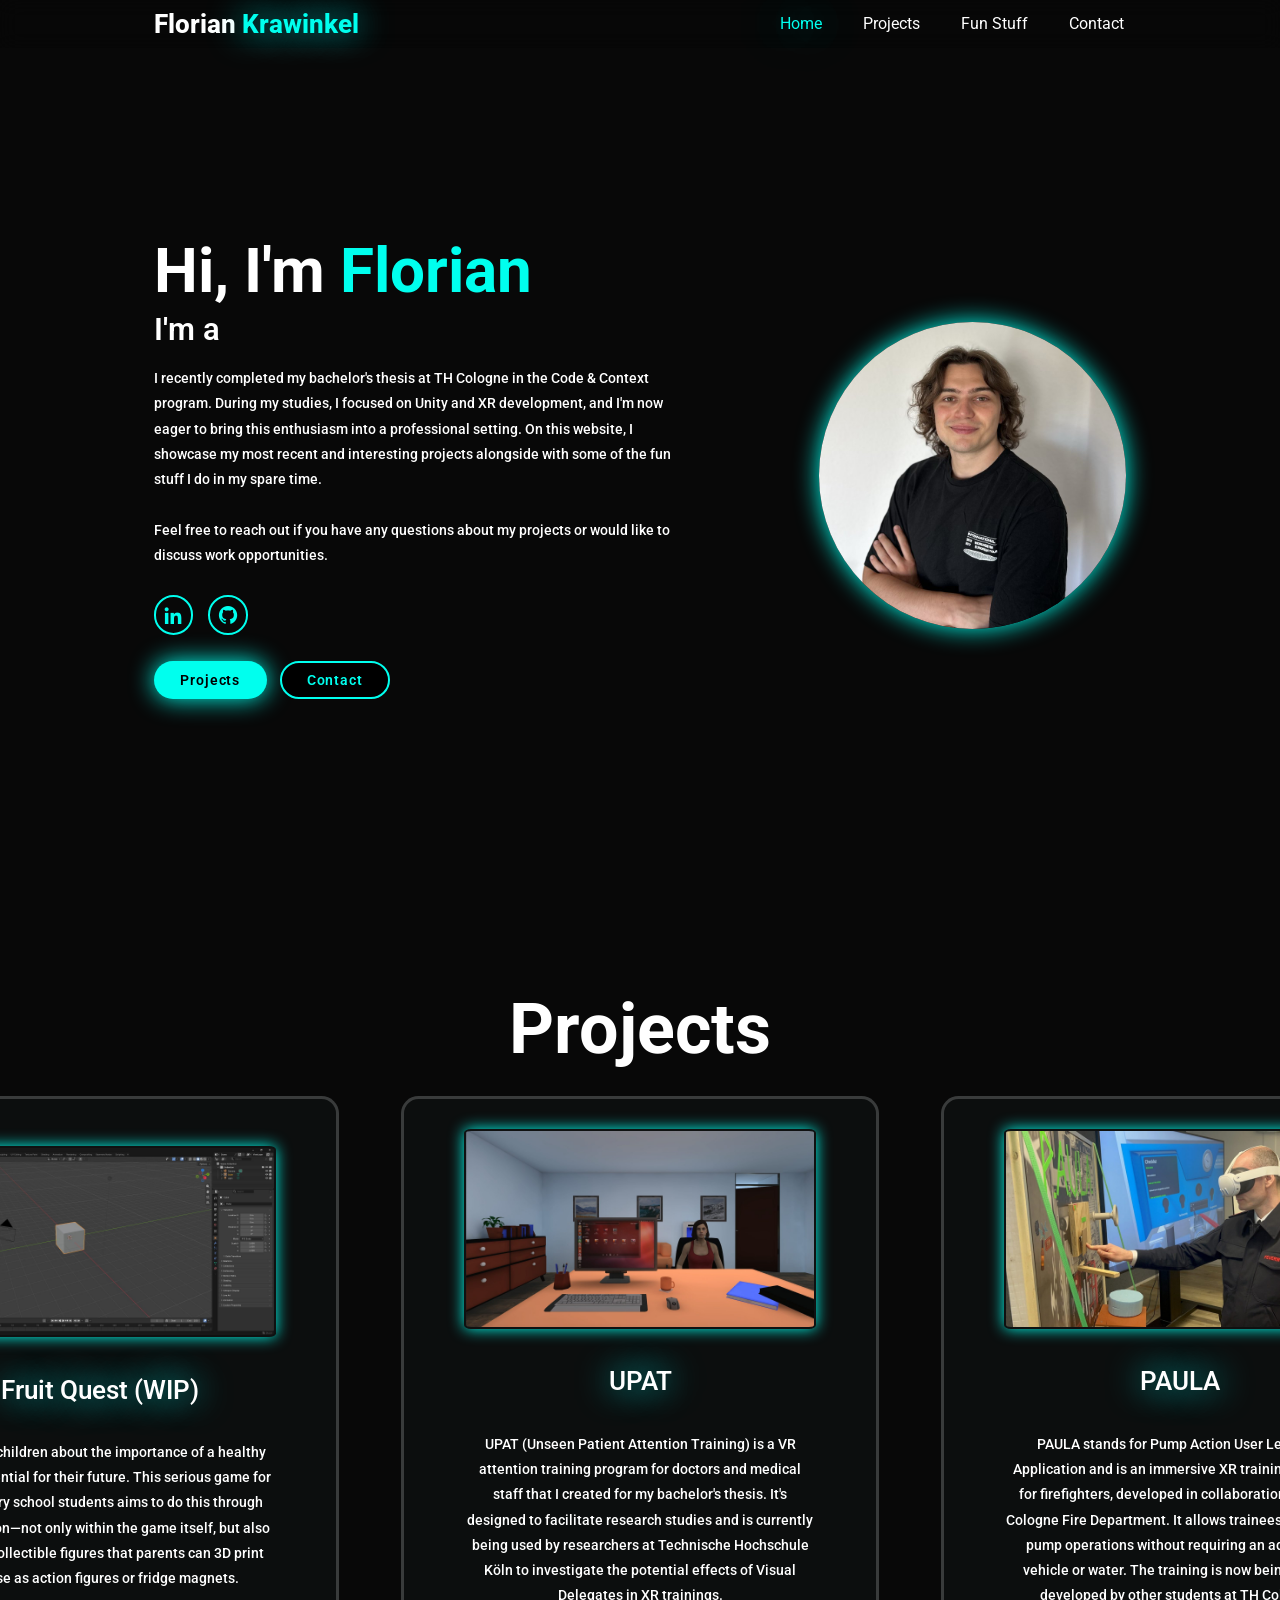
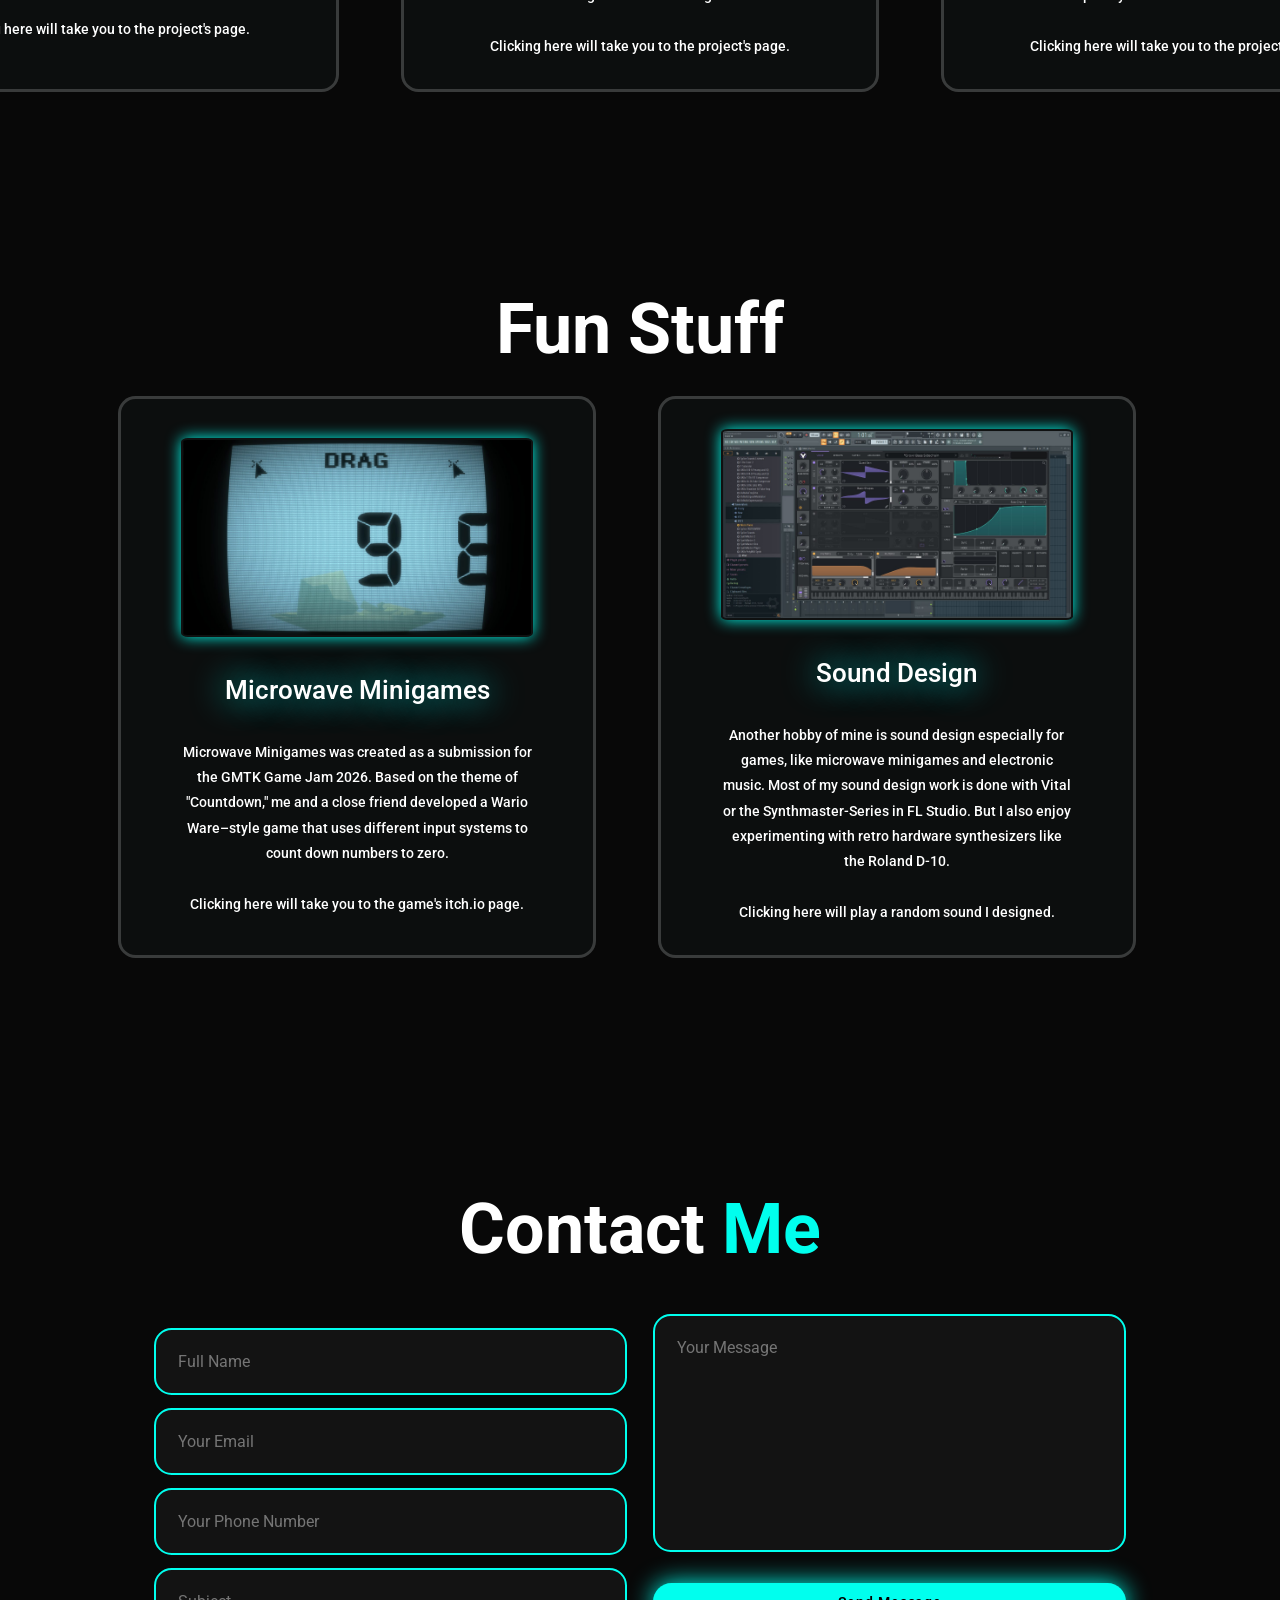
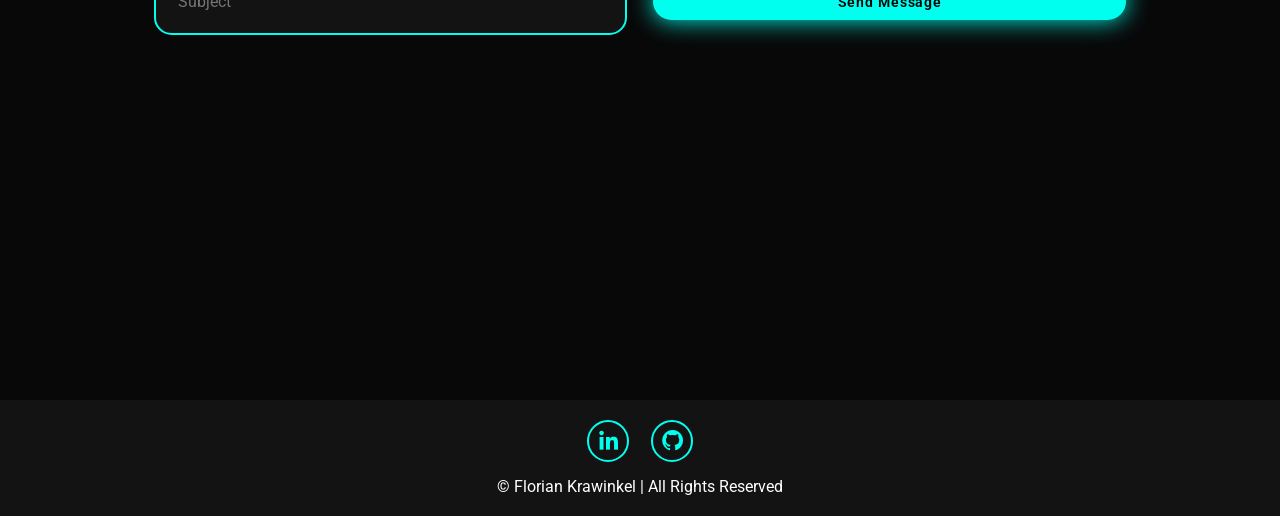
==== commit 772a11c4: "Fix mobile layout and menu, improve SEO and image size - Add viewport meta tag to all pages and rais" ====
--- a/index.html
+++ b/index.html
@@ -2,24 +2,29 @@
 <html lang="en">
 <head>
     <meta charset="UTF-8">
+    <meta name="viewport" content="width=device-width, initial-scale=1">
     <title>Florian Krawinkel | XR & Unity Developer Portfolio</title>
-    <meta name="description" content="Florian Krawinkel's portfolio. I'm a XR and Unity developer showcasing my projects including Fruit Quest, UPAT, and PAULA. 
-    I'm a recent graduate from TH Cologne.">
-    <meta property="og:title" content="Florian Krawinkel | XR & Unity Developer">
-    <meta property="og:description" content="Portfolio showcasing XR and Unity projects including UPAT VR training for medical staff and PAULA XR training for firefighters.">
+    <meta name="description" content="Portfolio of Florian Krawinkel, XR and Unity developer and TH Cologne graduate. Projects include UPAT, a VR attention training for medical staff, and PAULA, an XR training for firefighters.">
+    <link rel="canonical" href="https://floriankrawinkel.github.io/floriankrawinkel/">
+    <meta property="og:type" content="website">
+    <meta property="og:url" content="https://floriankrawinkel.github.io/floriankrawinkel/">
+    <meta property="og:title" content="Florian Krawinkel | XR & Unity Developer Portfolio">
+    <meta property="og:description" content="Portfolio of Florian Krawinkel, XR and Unity developer and TH Cologne graduate. Projects include UPAT, a VR attention training for medical staff, and PAULA, an XR training for firefighters.">
     <meta property="og:image" content="https://floriankrawinkel.github.io/floriankrawinkel/PictureOfMe.jpg">
+    <meta name="twitter:card" content="summary_large_image">
     <link href="style.css" rel="stylesheet" type="text/css">
     <link href="ProjectImages/FKLogo.png" rel="icon" type="image/png">
     <link href='https://unpkg.com/boxicons@2.1.4/css/boxicons.min.css' rel='stylesheet'>
     <link href="https://fonts.googleapis.com/css2?family=Roboto:wght@400;700&display=swap" rel="stylesheet">
     <script defer src="https://cloud.umami.is/script.js" data-website-id="917663fc-8a3b-41f3-8b11-d8d0f57069a5"></script>
 </head>
+<body>
 <header class="header">
     <a href="#home" class="logo">
         Florian <span>Krawinkel</span>
     </a>
 
-    <i class='bx bx-menu' id="menu-icon"></i>
+    <i class='bx bx-menu' id="menu-icon" role="button" tabindex="0" aria-label="Toggle navigation menu" aria-expanded="false"></i>
 
     <nav class="navbar">
         <a href="#home" class="active">Home</a>
@@ -28,7 +33,6 @@
         <a href="#contact">Contact</a>
     </nav>
 </header>
-<body>
 <section class="home" id="home">
     <div class="home-content">
         <h1>Hi, I'm <span>Florian</span></h1>
@@ -44,8 +48,8 @@
         </p>
 
         <div class="social-icons">
-            <a href="https://www.linkedin.com/in/florian-krawinkel-320952175/"><i class='bx bxl-linkedin'></i></a>
-            <a href="https://github.com/floriankrawinkel"><i class='bx bxl-github'></i></a>
+            <a href="https://www.linkedin.com/in/florian-krawinkel-320952175/" target="_blank" rel="noopener" aria-label="LinkedIn"><i class='bx bxl-linkedin'></i></a>
+            <a href="https://github.com/floriankrawinkel" target="_blank" rel="noopener" aria-label="GitHub"><i class='bx bxl-github'></i></a>
         </div>
 
         <div class="btn-group">
@@ -55,7 +59,7 @@
     </div>
 
     <div class="home-img">
-        <img src="PictureOfMe.jpg" alt="Picture of Me">
+        <img src="PictureOfMe.jpg" alt="Portrait of Florian Krawinkel">
     </div>
 </section>
 
@@ -66,7 +70,7 @@
         <div class="wrapper">
             <div class="project-item">
                 <a href="fruitquest.html">
-                <img src="ProjectImages/FruitQuest_1.png" alt="">
+                <img loading="lazy" decoding="async" src="ProjectImages/FruitQuest_1.jpg" alt="Fruit Quest game screenshot">
                 <h2>Fruit Quest (WIP)</h2>
                 <p>Teaching children about the importance of a healthy diet is essential for their future. 
                     This serious game for elementary school students aims to do this through gamification—not 
@@ -79,7 +83,7 @@
 
             <div class="project-item">
                 <a href="upat.html">
-                <img src="ProjectImages/UPAT_1.png" alt="">
+                <img loading="lazy" decoding="async" src="ProjectImages/UPAT_1.jpg" alt="UPAT virtual training environment">
                 <h2>UPAT</h2>
                 <p>UPAT (Unseen Patient Attention Training) is a VR attention training program 
                     for doctors and medical staff that I created for my bachelor's thesis. 
@@ -92,7 +96,7 @@
 
             <div class="project-item">
                 <a href="paula.html">
-                <img src="ProjectImages/Paula_1.jpg" alt="">
+                <img loading="lazy" decoding="async" src="ProjectImages/Paula_1.jpg" alt="PAULA mixed reality fire pump training">
                 <h2>PAULA</h2>
                 <p> PAULA stands for Pump Action User Learning Application and is an immersive XR training program for firefighters, 
                     developed in collaboration with the Cologne Fire Department. It allows trainees to practice pump operations without 
@@ -112,7 +116,7 @@
         <div class="wrapper">
             <div class="project-item">
                 <a href="https://krabby21.itch.io/microwave-minigame">
-                <img src="ProjectImages/MicrowaveMinigames_1.png" alt="">
+                <img loading="lazy" decoding="async" src="ProjectImages/MicrowaveMinigames_1.jpg" alt="Microwave Minigames screenshot">
                 <h2>Microwave Minigames</h2>
                 <p>Microwave Minigames was created as a submission for the GMTK Game Jam 2026. 
                     Based on the theme of "Countdown," me and a close friend developed a Wario Ware–style game 
@@ -120,13 +124,13 @@
                 </a>
             </div>
             <div class="project-item">
-                <button onclick="playRandomSound()">
-                <img src="ProjectImages/SoundDesign_1.png" alt="">
+                <a href="#funstuff" role="button" aria-label="Play a random sound I designed" onclick="playSound(); return false;">
+                <img loading="lazy" decoding="async" src="ProjectImages/SoundDesign_1.jpg" alt="Synthesizer used for sound design">
                 <h2>Sound Design</h2>
                 <p>Another hobby of mine is sound design especially for games, like microwave minigames and electronic music. Most of my sound design work
                     is done with Vital or the Synthmaster-Series in FL Studio. But I also enjoy experimenting with retro hardware synthesizers like the Roland D-10.
                     <br> <br>Clicking here will play a random sound I designed.</p>
-                </button>
+                </a>
             </div>
         </div>
     </div>
@@ -195,8 +199,8 @@
 
 <footer class="footer">
     <div class="social">
-        <a href="https://www.linkedin.com/in/florian-krawinkel-320952175/"><i class='bx bxl-linkedin'></i></a>
-        <a href="https://github.com/floriankrawinkel"><i class='bx bxl-github'></i></a>
+        <a href="https://www.linkedin.com/in/florian-krawinkel-320952175/" target="_blank" rel="noopener" aria-label="LinkedIn"><i class='bx bxl-linkedin'></i></a>
+        <a href="https://github.com/floriankrawinkel" target="_blank" rel="noopener" aria-label="GitHub"><i class='bx bxl-github'></i></a>
     </div>
     <p class="copyright">
         © Florian Krawinkel | All Rights Reserved
--- a/style.css
+++ b/style.css
@@ -9,6 +9,11 @@
     font-family: "Roboto", sans-serif;
 }
 
+:focus-visible {
+    outline: 2px solid var(--main-color);
+    outline-offset: 4px;
+}
+
 :root {
     --bg-color: #080808;
     --second-bg-color: #131313;
@@ -32,12 +37,12 @@
     left: 0;
     width: 100%;
     padding: 1rem 12% 1rem;
-    background-color: rgba(var(--bg-color), 0.1);
+    background-color: rgba(8, 8, 8, 0.6);
     backdrop-filter: blur(10px);
     display: flex;
     justify-content: space-between;
     align-items: center;
-    z-index: 1;
+    z-index: 1000;
 }
 
 .logo {
@@ -250,7 +255,7 @@
         content: "Unity-Developer";
     }
     61%, 80% {
-        content: "VR-Specalist";
+        content: "VR-Specialist";
     }
     81%, 100% {
         content: "Game Designer";
@@ -527,7 +532,7 @@
         display: none;
     }
     
-    .navbar .active {
+    .navbar.active {
         display: block;
     }
     
@@ -590,7 +595,7 @@
     }
     
     .project-item p {
-        font-size: 1.4rem;
+        font-size: 1.6rem;
     }
     
     .social-icons a {
@@ -633,7 +638,7 @@
 /* ===== 480PX BREAKPOINT (Small Mobile) ===== */
 @media (max-width: 480px) {
     html {
-        font-size: 45%;
+        font-size: 55%;
     }
     
     .header {
@@ -641,7 +646,7 @@
     }
     
     .logo {
-        font-size: 1.8rem;
+        font-size: 2.4rem;
     }
     
     section {
@@ -670,12 +675,12 @@
     }
     
     .home-content h1 {
-        font-size: 2.5rem;
+        font-size: 4rem;
         margin-top: 0.5rem;
     }
     
     .home-content p {
-        font-size: 1.3rem;
+        font-size: 1.6rem;
         line-height: 1.6;
         max-width: 100%;
     }
@@ -686,7 +691,7 @@
     }
     
     .text-animation {
-        font-size: 1.5rem;
+        font-size: 2.2rem;
         min-width: auto;
     }
     
@@ -720,7 +725,7 @@
     }
     
     .heading {
-        font-size: 2rem;
+        font-size: 3.5rem;
         margin-bottom: 2rem;
     }
     
@@ -737,12 +742,12 @@
     }
     
     .project-item h2 {
+        font-size: 2.2rem;
+        margin: 0.5rem 0;
+    }
+    
+    .project-item p {
         font-size: 1.5rem;
-        margin: 0.5rem 0;
-    }
-    
-    .project-item p {
-        font-size: 1.2rem;
         line-height: 1.6;
     }
     
@@ -761,7 +766,7 @@
     .contact form .input-box input,
     .contact form textarea {
         padding: 1.5rem;
-        font-size: 1.3rem;
+        font-size: 1.6rem;
     }
     
     .contact form .btn {
